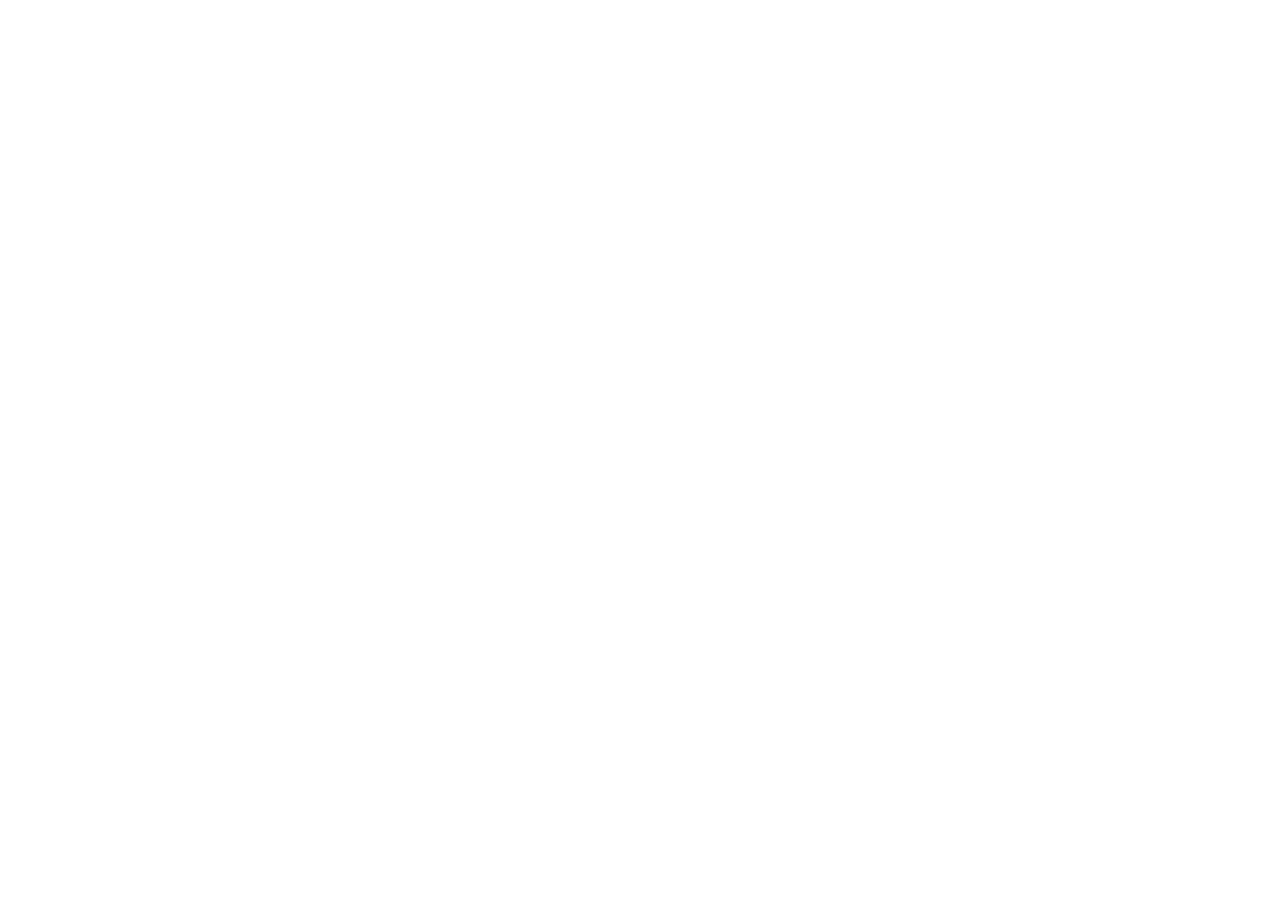
==== index.html @ 668d5a34 "提交到本地仓库" ====
<!DOCTYPE html>
<html lang="en">
<head>
    <meta charset="UTF-8">
    <meta name="viewport" content="width=device-width, initial-scale=1.0">
    <title>Document</title>
</head>
<body>
    
</body>
</html>
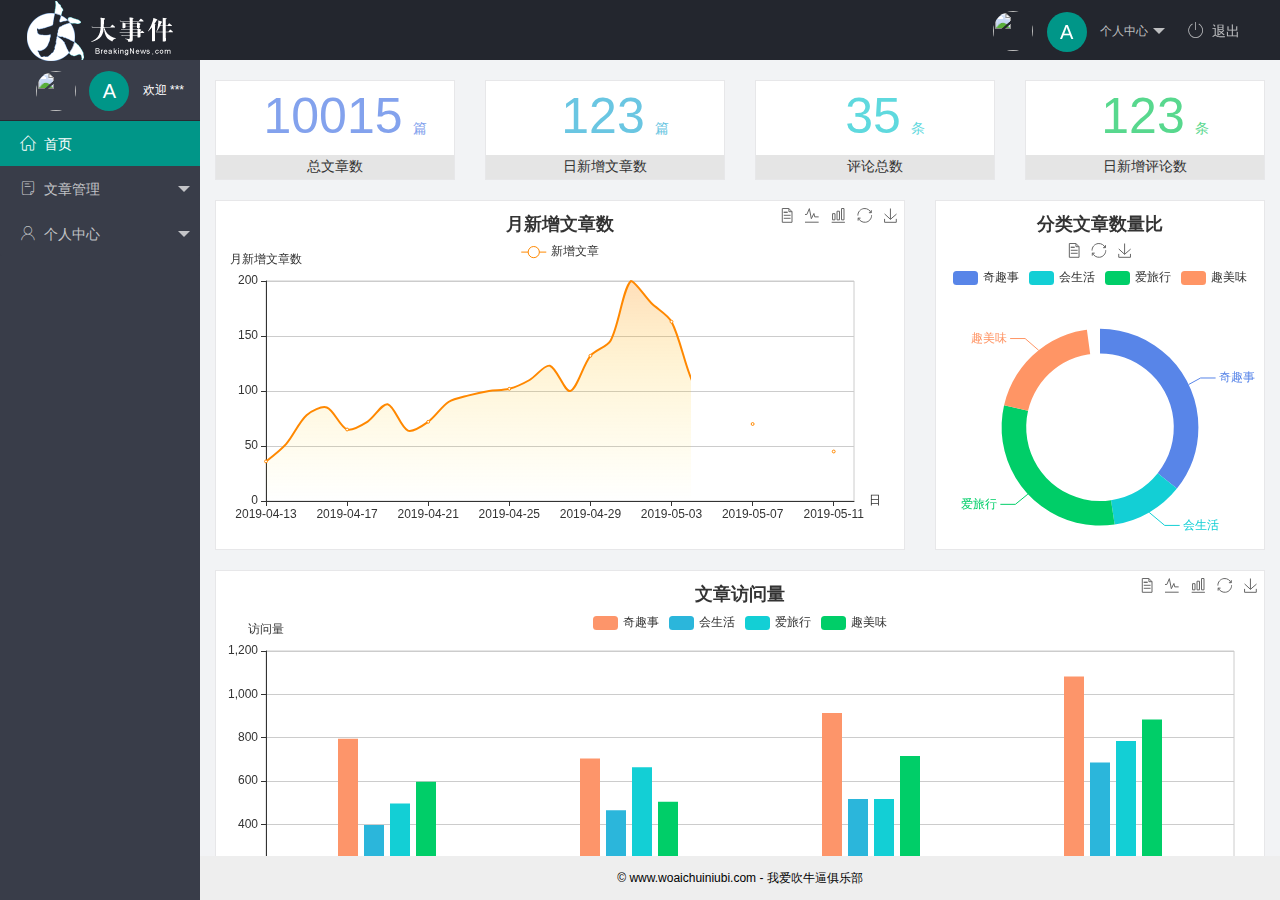
==== commit 9af28b06: "完成了首页功能" ====
--- a/index.html
+++ b/index.html
@@ -1,11 +1,112 @@
 <!DOCTYPE html>
 <html lang="en">
+
 <head>
-    <meta charset="UTF-8">
-    <meta name="viewport" content="width=device-width, initial-scale=1.0">
-    <title>Document</title>
+    <meta charset="UTF-8" />
+    <meta name="viewport" content="width=device-width, initial-scale=1.0" />
+    <title>后台主页</title>
+    <!-- 导入 layui 的样式表 -->
+    <link rel="stylesheet" href="/assets/lib/layui/css/layui.css" />
+    <!-- 导入第三方图标库 -->
+    <link rel="stylesheet" href="/assets/fonts/iconfont.css">
+    <!-- 导入自己的css样式表 -->
+    <link rel="stylesheet" href="/assets/css/index.css" />
 </head>
-<body>
-    
+
+<body class="layui-layout-body">
+    <div class="layui-layout layui-layout-admin">
+        <div class="layui-header">
+            <div class="layui-logo">
+                <img src="/assets/images/logo.png" alt="" />
+            </div>
+            <!-- 头部区域（可配合layui已有的水平导航） -->
+            <ul class="layui-nav layui-layout-right">
+                <li class="layui-nav-item">
+                    <!-- 右侧导航栏上面头像 -->
+                    <a href="javascript:;" class="userinfo">
+                        <img src="http://t.cn/RCzsdCq" class="layui-nav-img" />
+                        <span class="text-avatar">A</span>
+                        个人中心
+                    </a>
+                    <dl class="layui-nav-child">
+                        <dd><a href="">基本资料</a></dd>
+                        <dd><a href="">更换头像</a></dd>
+                        <dd><a href="">重置密码</a></dd>
+                    </dl>
+                </li>
+                <li class="layui-nav-item">
+                    <a id="btnLogout" href="javascript:;"><span class="iconfont icon-tuichu"></span>退出</a>
+                </li>
+            </ul>
+        </div>
+
+        <div class="layui-side layui-bg-black">
+            <div class="layui-side-scroll">
+                <!-- 左侧导航区域（可配合layui已有的垂直导航） -->
+                <!-- 左侧侧边栏上面头像 -->
+                <div class="userinfo">
+                    <img src="http://t.cn/RCzsdCq" class="layui-nav-img" />
+                    <span class="text-avatar">A</span>
+                    <span id="welcome">欢迎 ***</span>
+                </div>
+                <ul class="layui-nav layui-nav-tree" lay-shrink="all">
+                    <li class="layui-nav-item layui-this">
+                        <a href="/home/dashboard.html" target="fm"><span class="iconfont icon-home"></span>首页</a>
+                    </li>
+                    <li class="layui-nav-item">
+                        <a href="javascript:;">
+                            <span class="iconfont icon-16"></span>文章管理
+                        </a>
+                        <dl class="layui-nav-child">
+                            <dd><a href="javascript:;">
+                                    <i class="layui-icon layui-icon-app"></i>文章类别
+                                </a></dd>
+                            <dd><a href="javascript:;">
+                                    <i class="layui-icon layui-icon-app"></i>文章列表
+                                </a></dd>
+                            <dd><a href="javascript:;">
+                                    <i class="layui-icon layui-icon-app"></i>发布文章
+                                </a></dd>
+                        </dl>
+                    </li>
+                    <li class="layui-nav-item">
+                        <a href="javascript:;">
+                            <span class="iconfont icon-user"></span>个人中心
+                        </a>
+                        <dl class="layui-nav-child">
+                            <dd><a href="javascript:;">
+                                    <i class="layui-icon layui-icon-app"></i>基本资料
+                                </a></dd>
+                            <dd><a href="javascript:;">
+                                    <i class="layui-icon layui-icon-app"></i>更换头像
+                                </a></dd>
+                            <dd><a href="javascript:;">
+                                    <i class="layui-icon layui-icon-app"></i>重置密码
+                                </a></dd>
+                        </dl>
+                    </li>
+                </ul>
+            </div>
+        </div>
+
+        <div class="layui-body">
+            <!-- 内容主体区域 -->
+            <iframe name="fm" src="/home/dashboard.html" frameborder="0"></iframe>
+        </div>
+
+        <div class="layui-footer">
+            <!-- 底部固定区域 -->
+            © www.woaichuiniubi.com - 我爱吹牛逼俱乐部
+        </div>
+    </div>
+    <!-- 导入 layui 的JS文件 -->
+    <script src="/assets/lib/layui/layui.all.js"></script>
+    <!-- 导入 jQuery -->
+    <script src="/assets/lib/jquery.js"></script>
+    <!-- 导入自己封装的 baseAPI -->
+    <script src="/assets/js/baseAPI.js"></script>
+    <!-- 导入自己的 js 文件 -->
+    <script src="/assets/js/index.js"></script>
 </body>
+
 </html>--- a/assets/lib/layui/css/layui.css
+++ b/assets/lib/layui/css/layui.css
@@ -0,0 +1,2 @@
+/** layui-v2.5.5 MIT License By https://www.layui.com */
+ .layui-inline,img{display:inline-block;vertical-align:middle}h1,h2,h3,h4,h5,h6{font-weight:400}.layui-edge,.layui-header,.layui-inline,.layui-main{position:relative}.layui-body,.layui-edge,.layui-elip{overflow:hidden}.layui-btn,.layui-edge,.layui-inline,img{vertical-align:middle}.layui-btn,.layui-disabled,.layui-icon,.layui-unselect{-moz-user-select:none;-webkit-user-select:none;-ms-user-select:none}.layui-elip,.layui-form-checkbox span,.layui-form-pane .layui-form-label{text-overflow:ellipsis;white-space:nowrap}.layui-breadcrumb,.layui-tree-btnGroup{visibility:hidden}blockquote,body,button,dd,div,dl,dt,form,h1,h2,h3,h4,h5,h6,input,li,ol,p,pre,td,textarea,th,ul{margin:0;padding:0;-webkit-tap-highlight-color:rgba(0,0,0,0)}a:active,a:hover{outline:0}img{border:none}li{list-style:none}table{border-collapse:collapse;border-spacing:0}h4,h5,h6{font-size:100%}button,input,optgroup,option,select,textarea{font-family:inherit;font-size:inherit;font-style:inherit;font-weight:inherit;outline:0}pre{white-space:pre-wrap;white-space:-moz-pre-wrap;white-space:-pre-wrap;white-space:-o-pre-wrap;word-wrap:break-word}body{line-height:24px;font:14px Helvetica Neue,Helvetica,PingFang SC,Tahoma,Arial,sans-serif}hr{height:1px;margin:10px 0;border:0;clear:both}a{color:#333;text-decoration:none}a:hover{color:#777}a cite{font-style:normal;*cursor:pointer}.layui-border-box,.layui-border-box *{box-sizing:border-box}.layui-box,.layui-box *{box-sizing:content-box}.layui-clear{clear:both;*zoom:1}.layui-clear:after{content:'\20';clear:both;*zoom:1;display:block;height:0}.layui-inline{*display:inline;*zoom:1}.layui-edge{display:inline-block;width:0;height:0;border-width:6px;border-style:dashed;border-color:transparent}.layui-edge-top{top:-4px;border-bottom-color:#999;border-bottom-style:solid}.layui-edge-right{border-left-color:#999;border-left-style:solid}.layui-edge-bottom{top:2px;border-top-color:#999;border-top-style:solid}.layui-edge-left{border-right-color:#999;border-right-style:solid}.layui-disabled,.layui-disabled:hover{color:#d2d2d2!important;cursor:not-allowed!important}.layui-circle{border-radius:100%}.layui-show{display:block!important}.layui-hide{display:none!important}@font-face{font-family:layui-icon;src:url(../font/iconfont.eot?v=250);src:url(../font/iconfont.eot?v=250#iefix) format('embedded-opentype'),url(../font/iconfont.woff2?v=250) format('woff2'),url(../font/iconfont.woff?v=250) format('woff'),url(../font/iconfont.ttf?v=250) format('truetype'),url(../font/iconfont.svg?v=250#layui-icon) format('svg')}.layui-icon{font-family:layui-icon!important;font-size:16px;font-style:normal;-webkit-font-smoothing:antialiased;-moz-osx-font-smoothing:grayscale}.layui-icon-reply-fill:before{content:"\e611"}.layui-icon-set-fill:before{content:"\e614"}.layui-icon-menu-fill:before{content:"\e60f"}.layui-icon-search:before{content:"\e615"}.layui-icon-share:before{content:"\e641"}.layui-icon-set-sm:before{content:"\e620"}.layui-icon-engine:before{content:"\e628"}.layui-icon-close:before{content:"\1006"}.layui-icon-close-fill:before{content:"\1007"}.layui-icon-chart-screen:before{content:"\e629"}.layui-icon-star:before{content:"\e600"}.layui-icon-circle-dot:before{content:"\e617"}.layui-icon-chat:before{content:"\e606"}.layui-icon-release:before{content:"\e609"}.layui-icon-list:before{content:"\e60a"}.layui-icon-chart:before{content:"\e62c"}.layui-icon-ok-circle:before{content:"\1005"}.layui-icon-layim-theme:before{content:"\e61b"}.layui-icon-table:before{content:"\e62d"}.layui-icon-right:before{content:"\e602"}.layui-icon-left:before{content:"\e603"}.layui-icon-cart-simple:before{content:"\e698"}.layui-icon-face-cry:before{content:"\e69c"}.layui-icon-face-smile:before{content:"\e6af"}.layui-icon-survey:before{content:"\e6b2"}.layui-icon-tree:before{content:"\e62e"}.layui-icon-upload-circle:before{content:"\e62f"}.layui-icon-add-circle:before{content:"\e61f"}.layui-icon-download-circle:before{content:"\e601"}.layui-icon-templeate-1:before{content:"\e630"}.layui-icon-util:before{content:"\e631"}.layui-icon-face-surprised:before{content:"\e664"}.layui-icon-edit:before{content:"\e642"}.layui-icon-speaker:before{content:"\e645"}.layui-icon-down:before{content:"\e61a"}.layui-icon-file:before{content:"\e621"}.layui-icon-layouts:before{content:"\e632"}.layui-icon-rate-half:before{content:"\e6c9"}.layui-icon-add-circle-fine:before{content:"\e608"}.layui-icon-prev-circle:before{content:"\e633"}.layui-icon-read:before{content:"\e705"}.layui-icon-404:before{content:"\e61c"}.layui-icon-carousel:before{content:"\e634"}.layui-icon-help:before{content:"\e607"}.layui-icon-code-circle:before{content:"\e635"}.layui-icon-water:before{content:"\e636"}.layui-icon-username:before{content:"\e66f"}.layui-icon-find-fill:before{content:"\e670"}.layui-icon-about:before{content:"\e60b"}.layui-icon-location:before{content:"\e715"}.layui-icon-up:before{content:"\e619"}.layui-icon-pause:before{content:"\e651"}.layui-icon-date:before{content:"\e637"}.layui-icon-layim-uploadfile:before{content:"\e61d"}.layui-icon-delete:before{content:"\e640"}.layui-icon-play:before{content:"\e652"}.layui-icon-top:before{content:"\e604"}.layui-icon-friends:before{content:"\e612"}.layui-icon-refresh-3:before{content:"\e9aa"}.layui-icon-ok:before{content:"\e605"}.layui-icon-layer:before{content:"\e638"}.layui-icon-face-smile-fine:before{content:"\e60c"}.layui-icon-dollar:before{content:"\e659"}.layui-icon-group:before{content:"\e613"}.layui-icon-layim-download:before{content:"\e61e"}.layui-icon-picture-fine:before{content:"\e60d"}.layui-icon-link:before{content:"\e64c"}.layui-icon-diamond:before{content:"\e735"}.layui-icon-log:before{content:"\e60e"}.layui-icon-rate-solid:before{content:"\e67a"}.layui-icon-fonts-del:before{content:"\e64f"}.layui-icon-unlink:before{content:"\e64d"}.layui-icon-fonts-clear:before{content:"\e639"}.layui-icon-triangle-r:before{content:"\e623"}.layui-icon-circle:before{content:"\e63f"}.layui-icon-radio:before{content:"\e643"}.layui-icon-align-center:before{content:"\e647"}.layui-icon-align-right:before{content:"\e648"}.layui-icon-align-left:before{content:"\e649"}.layui-icon-loading-1:before{content:"\e63e"}.layui-icon-return:before{content:"\e65c"}.layui-icon-fonts-strong:before{content:"\e62b"}.layui-icon-upload:before{content:"\e67c"}.layui-icon-dialogue:before{content:"\e63a"}.layui-icon-video:before{content:"\e6ed"}.layui-icon-headset:before{content:"\e6fc"}.layui-icon-cellphone-fine:before{content:"\e63b"}.layui-icon-add-1:before{content:"\e654"}.layui-icon-face-smile-b:before{content:"\e650"}.layui-icon-fonts-html:before{content:"\e64b"}.layui-icon-form:before{content:"\e63c"}.layui-icon-cart:before{content:"\e657"}.layui-icon-camera-fill:before{content:"\e65d"}.layui-icon-tabs:before{content:"\e62a"}.layui-icon-fonts-code:before{content:"\e64e"}.layui-icon-fire:before{content:"\e756"}.layui-icon-set:before{content:"\e716"}.layui-icon-fonts-u:before{content:"\e646"}.layui-icon-triangle-d:before{content:"\e625"}.layui-icon-tips:before{content:"\e702"}.layui-icon-picture:before{content:"\e64a"}.layui-icon-more-vertical:before{content:"\e671"}.layui-icon-flag:before{content:"\e66c"}.layui-icon-loading:before{content:"\e63d"}.layui-icon-fonts-i:before{content:"\e644"}.layui-icon-refresh-1:before{content:"\e666"}.layui-icon-rmb:before{content:"\e65e"}.layui-icon-home:before{content:"\e68e"}.layui-icon-user:before{content:"\e770"}.layui-icon-notice:before{content:"\e667"}.layui-icon-login-weibo:before{content:"\e675"}.layui-icon-voice:before{content:"\e688"}.layui-icon-upload-drag:before{content:"\e681"}.layui-icon-login-qq:before{content:"\e676"}.layui-icon-snowflake:before{content:"\e6b1"}.layui-icon-file-b:before{content:"\e655"}.layui-icon-template:before{content:"\e663"}.layui-icon-auz:before{content:"\e672"}.layui-icon-console:before{content:"\e665"}.layui-icon-app:before{content:"\e653"}.layui-icon-prev:before{content:"\e65a"}.layui-icon-website:before{content:"\e7ae"}.layui-icon-next:before{content:"\e65b"}.layui-icon-component:before{content:"\e857"}.layui-icon-more:before{content:"\e65f"}.layui-icon-login-wechat:before{content:"\e677"}.layui-icon-shrink-right:before{content:"\e668"}.layui-icon-spread-left:before{content:"\e66b"}.layui-icon-camera:before{content:"\e660"}.layui-icon-note:before{content:"\e66e"}.layui-icon-refresh:before{content:"\e669"}.layui-icon-female:before{content:"\e661"}.layui-icon-male:before{content:"\e662"}.layui-icon-password:before{content:"\e673"}.layui-icon-senior:before{content:"\e674"}.layui-icon-theme:before{content:"\e66a"}.layui-icon-tread:before{content:"\e6c5"}.layui-icon-praise:before{content:"\e6c6"}.layui-icon-star-fill:before{content:"\e658"}.layui-icon-rate:before{content:"\e67b"}.layui-icon-template-1:before{content:"\e656"}.layui-icon-vercode:before{content:"\e679"}.layui-icon-cellphone:before{content:"\e678"}.layui-icon-screen-full:before{content:"\e622"}.layui-icon-screen-restore:before{content:"\e758"}.layui-icon-cols:before{content:"\e610"}.layui-icon-export:before{content:"\e67d"}.layui-icon-print:before{content:"\e66d"}.layui-icon-slider:before{content:"\e714"}.layui-icon-addition:before{content:"\e624"}.layui-icon-subtraction:before{content:"\e67e"}.layui-icon-service:before{content:"\e626"}.layui-icon-transfer:before{content:"\e691"}.layui-main{width:1140px;margin:0 auto}.layui-header{z-index:1000;height:60px}.layui-header a:hover{transition:all .5s;-webkit-transition:all .5s}.layui-side{position:fixed;left:0;top:0;bottom:0;z-index:999;width:200px;overflow-x:hidden}.layui-side-scroll{position:relative;width:220px;height:100%;overflow-x:hidden}.layui-body{position:absolute;left:200px;right:0;top:0;bottom:0;z-index:998;width:auto;overflow-y:auto;box-sizing:border-box}.layui-layout-body{overflow:hidden}.layui-layout-admin .layui-header{background-color:#23262E}.layui-layout-admin .layui-side{top:60px;width:200px;overflow-x:hidden}.layui-layout-admin .layui-body{position:fixed;top:60px;bottom:44px}.layui-layout-admin .layui-main{width:auto;margin:0 15px}.layui-layout-admin .layui-footer{position:fixed;left:200px;right:0;bottom:0;height:44px;line-height:44px;padding:0 15px;background-color:#eee}.layui-layout-admin .layui-logo{position:absolute;left:0;top:0;width:200px;height:100%;line-height:60px;text-align:center;color:#009688;font-size:16px}.layui-layout-admin .layui-header .layui-nav{background:0 0}.layui-layout-left{position:absolute!important;left:200px;top:0}.layui-layout-right{position:absolute!important;right:0;top:0}.layui-container{position:relative;margin:0 auto;padding:0 15px;box-sizing:border-box}.layui-fluid{position:relative;margin:0 auto;padding:0 15px}.layui-row:after,.layui-row:before{content:'';display:block;clear:both}.layui-col-lg1,.layui-col-lg10,.layui-col-lg11,.layui-col-lg12,.layui-col-lg2,.layui-col-lg3,.layui-col-lg4,.layui-col-lg5,.layui-col-lg6,.layui-col-lg7,.layui-col-lg8,.layui-col-lg9,.layui-col-md1,.layui-col-md10,.layui-col-md11,.layui-col-md12,.layui-col-md2,.layui-col-md3,.layui-col-md4,.layui-col-md5,.layui-col-md6,.layui-col-md7,.layui-col-md8,.layui-col-md9,.layui-col-sm1,.layui-col-sm10,.layui-col-sm11,.layui-col-sm12,.layui-col-sm2,.layui-col-sm3,.layui-col-sm4,.layui-col-sm5,.layui-col-sm6,.layui-col-sm7,.layui-col-sm8,.layui-col-sm9,.layui-col-xs1,.layui-col-xs10,.layui-col-xs11,.layui-col-xs12,.layui-col-xs2,.layui-col-xs3,.layui-col-xs4,.layui-col-xs5,.layui-col-xs6,.layui-col-xs7,.layui-col-xs8,.layui-col-xs9{position:relative;display:block;box-sizing:border-box}.layui-col-xs1,.layui-col-xs10,.layui-col-xs11,.layui-col-xs12,.layui-col-xs2,.layui-col-xs3,.layui-col-xs4,.layui-col-xs5,.layui-col-xs6,.layui-col-xs7,.layui-col-xs8,.layui-col-xs9{float:left}.layui-col-xs1{width:8.33333333%}.layui-col-xs2{width:16.66666667%}.layui-col-xs3{width:25%}.layui-col-xs4{width:33.33333333%}.layui-col-xs5{width:41.66666667%}.layui-col-xs6{width:50%}.layui-col-xs7{width:58.33333333%}.layui-col-xs8{width:66.66666667%}.layui-col-xs9{width:75%}.layui-col-xs10{width:83.33333333%}.layui-col-xs11{width:91.66666667%}.layui-col-xs12{width:100%}.layui-col-xs-offset1{margin-left:8.33333333%}.layui-col-xs-offset2{margin-left:16.66666667%}.layui-col-xs-offset3{margin-left:25%}.layui-col-xs-offset4{margin-left:33.33333333%}.layui-col-xs-offset5{margin-left:41.66666667%}.layui-col-xs-offset6{margin-left:50%}.layui-col-xs-offset7{margin-left:58.33333333%}.layui-col-xs-offset8{margin-left:66.66666667%}.layui-col-xs-offset9{margin-left:75%}.layui-col-xs-offset10{margin-left:83.33333333%}.layui-col-xs-offset11{margin-left:91.66666667%}.layui-col-xs-offset12{margin-left:100%}@media screen and (max-width:768px){.layui-hide-xs{display:none!important}.layui-show-xs-block{display:block!important}.layui-show-xs-inline{display:inline!important}.layui-show-xs-inline-block{display:inline-block!important}}@media screen and (min-width:768px){.layui-container{width:750px}.layui-hide-sm{display:none!important}.layui-show-sm-block{display:block!important}.layui-show-sm-inline{display:inline!important}.layui-show-sm-inline-block{display:inline-block!important}.layui-col-sm1,.layui-col-sm10,.layui-col-sm11,.layui-col-sm12,.layui-col-sm2,.layui-col-sm3,.layui-col-sm4,.layui-col-sm5,.layui-col-sm6,.layui-col-sm7,.layui-col-sm8,.layui-col-sm9{float:left}.layui-col-sm1{width:8.33333333%}.layui-col-sm2{width:16.66666667%}.layui-col-sm3{width:25%}.layui-col-sm4{width:33.33333333%}.layui-col-sm5{width:41.66666667%}.layui-col-sm6{width:50%}.layui-col-sm7{width:58.33333333%}.layui-col-sm8{width:66.66666667%}.layui-col-sm9{width:75%}.layui-col-sm10{width:83.33333333%}.layui-col-sm11{width:91.66666667%}.layui-col-sm12{width:100%}.layui-col-sm-offset1{margin-left:8.33333333%}.layui-col-sm-offset2{margin-left:16.66666667%}.layui-col-sm-offset3{margin-left:25%}.layui-col-sm-offset4{margin-left:33.33333333%}.layui-col-sm-offset5{margin-left:41.66666667%}.layui-col-sm-offset6{margin-left:50%}.layui-col-sm-offset7{margin-left:58.33333333%}.layui-col-sm-offset8{margin-left:66.66666667%}.layui-col-sm-offset9{margin-left:75%}.layui-col-sm-offset10{margin-left:83.33333333%}.layui-col-sm-offset11{margin-left:91.66666667%}.layui-col-sm-offset12{margin-left:100%}}@media screen and (min-width:992px){.layui-container{width:970px}.layui-hide-md{display:none!important}.layui-show-md-block{display:block!important}.layui-show-md-inline{display:inline!important}.layui-show-md-inline-block{display:inline-block!important}.layui-col-md1,.layui-col-md10,.layui-col-md11,.layui-col-md12,.layui-col-md2,.layui-col-md3,.layui-col-md4,.layui-col-md5,.layui-col-md6,.layui-col-md7,.layui-col-md8,.layui-col-md9{float:left}.layui-col-md1{width:8.33333333%}.layui-col-md2{width:16.66666667%}.layui-col-md3{width:25%}.layui-col-md4{width:33.33333333%}.layui-col-md5{width:41.66666667%}.layui-col-md6{width:50%}.layui-col-md7{width:58.33333333%}.layui-col-md8{width:66.66666667%}.layui-col-md9{width:75%}.layui-col-md10{width:83.33333333%}.layui-col-md11{width:91.66666667%}.layui-col-md12{width:100%}.layui-col-md-offset1{margin-left:8.33333333%}.layui-col-md-offset2{margin-left:16.66666667%}.layui-col-md-offset3{margin-left:25%}.layui-col-md-offset4{margin-left:33.33333333%}.layui-col-md-offset5{margin-left:41.66666667%}.layui-col-md-offset6{margin-left:50%}.layui-col-md-offset7{margin-left:58.33333333%}.layui-col-md-offset8{margin-left:66.66666667%}.layui-col-md-offset9{margin-left:75%}.layui-col-md-offset10{margin-left:83.33333333%}.layui-col-md-offset11{margin-left:91.66666667%}.layui-col-md-offset12{margin-left:100%}}@media screen and (min-width:1200px){.layui-container{width:1170px}.layui-hide-lg{display:none!important}.layui-show-lg-block{display:block!important}.layui-show-lg-inline{display:inline!important}.layui-show-lg-inline-block{display:inline-block!important}.layui-col-lg1,.layui-col-lg10,.layui-col-lg11,.layui-col-lg12,.layui-col-lg2,.layui-col-lg3,.layui-col-lg4,.layui-col-lg5,.layui-col-lg6,.layui-col-lg7,.layui-col-lg8,.layui-col-lg9{float:left}.layui-col-lg1{width:8.33333333%}.layui-col-lg2{width:16.66666667%}.layui-col-lg3{width:25%}.layui-col-lg4{width:33.33333333%}.layui-col-lg5{width:41.66666667%}.layui-col-lg6{width:50%}.layui-col-lg7{width:58.33333333%}.layui-col-lg8{width:66.66666667%}.layui-col-lg9{width:75%}.layui-col-lg10{width:83.33333333%}.layui-col-lg11{width:91.66666667%}.layui-col-lg12{width:100%}.layui-col-lg-offset1{margin-left:8.33333333%}.layui-col-lg-offset2{margin-left:16.66666667%}.layui-col-lg-offset3{margin-left:25%}.layui-col-lg-offset4{margin-left:33.33333333%}.layui-col-lg-offset5{margin-left:41.66666667%}.layui-col-lg-offset6{margin-left:50%}.layui-col-lg-offset7{margin-left:58.33333333%}.layui-col-lg-offset8{margin-left:66.66666667%}.layui-col-lg-offset9{margin-left:75%}.layui-col-lg-offset10{margin-left:83.33333333%}.layui-col-lg-offset11{margin-left:91.66666667%}.layui-col-lg-offset12{margin-left:100%}}.layui-col-space1{margin:-.5px}.layui-col-space1>*{padding:.5px}.layui-col-space3{margin:-1.5px}.layui-col-space3>*{padding:1.5px}.layui-col-space5{margin:-2.5px}.layui-col-space5>*{padding:2.5px}.layui-col-space8{margin:-3.5px}.layui-col-space8>*{padding:3.5px}.layui-col-space10{margin:-5px}.layui-col-space10>*{padding:5px}.layui-col-space12{margin:-6px}.layui-col-space12>*{padding:6px}.layui-col-space15{margin:-7.5px}.layui-col-space15>*{padding:7.5px}.layui-col-space18{margin:-9px}.layui-col-space18>*{padding:9px}.layui-col-space20{margin:-10px}.layui-col-space20>*{padding:10px}.layui-col-space22{margin:-11px}.layui-col-space22>*{padding:11px}.layui-col-space25{margin:-12.5px}.layui-col-space25>*{padding:12.5px}.layui-col-space30{margin:-15px}.layui-col-space30>*{padding:15px}.layui-btn,.layui-input,.layui-select,.layui-textarea,.layui-upload-button{outline:0;-webkit-appearance:none;transition:all .3s;-webkit-transition:all .3s;box-sizing:border-box}.layui-elem-quote{margin-bottom:10px;padding:15px;line-height:22px;border-left:5px solid #009688;border-radius:0 2px 2px 0;background-color:#f2f2f2}.layui-quote-nm{border-style:solid;border-width:1px 1px 1px 5px;background:0 0}.layui-elem-field{margin-bottom:10px;padding:0;border-width:1px;border-style:solid}.layui-elem-field legend{margin-left:20px;padding:0 10px;font-size:20px;font-weight:300}.layui-field-title{margin:10px 0 20px;border-width:1px 0 0}.layui-field-box{padding:10px 15px}.layui-field-title .layui-field-box{padding:10px 0}.layui-progress{position:relative;height:6px;border-radius:20px;background-color:#e2e2e2}.layui-progress-bar{position:absolute;left:0;top:0;width:0;max-width:100%;height:6px;border-radius:20px;text-align:right;background-color:#5FB878;transition:all .3s;-webkit-transition:all .3s}.layui-progress-big,.layui-progress-big .layui-progress-bar{height:18px;line-height:18px}.layui-progress-text{position:relative;top:-20px;line-height:18px;font-size:12px;color:#666}.layui-progress-big .layui-progress-text{position:static;padding:0 10px;color:#fff}.layui-collapse{border-width:1px;border-style:solid;border-radius:2px}.layui-colla-content,.layui-colla-item{border-top-width:1px;border-top-style:solid}.layui-colla-item:first-child{border-top:none}.layui-colla-title{position:relative;height:42px;line-height:42px;padding:0 15px 0 35px;color:#333;background-color:#f2f2f2;cursor:pointer;font-size:14px;overflow:hidden}.layui-colla-content{display:none;padding:10px 15px;line-height:22px;color:#666}.layui-colla-icon{position:absolute;left:15px;top:0;font-size:14px}.layui-card{margin-bottom:15px;border-radius:2px;background-color:#fff;box-shadow:0 1px 2px 0 rgba(0,0,0,.05)}.layui-card:last-child{margin-bottom:0}.layui-card-header{position:relative;height:42px;line-height:42px;padding:0 15px;border-bottom:1px solid #f6f6f6;color:#333;border-radius:2px 2px 0 0;font-size:14px}.layui-bg-black,.layui-bg-blue,.layui-bg-cyan,.layui-bg-green,.layui-bg-orange,.layui-bg-red{color:#fff!important}.layui-card-body{position:relative;padding:10px 15px;line-height:24px}.layui-card-body[pad15]{padding:15px}.layui-card-body[pad20]{padding:20px}.layui-card-body .layui-table{margin:5px 0}.layui-card .layui-tab{margin:0}.layui-panel-window{position:relative;padding:15px;border-radius:0;border-top:5px solid #E6E6E6;background-color:#fff}.layui-auxiliar-moving{position:fixed;left:0;right:0;top:0;bottom:0;width:100%;height:100%;background:0 0;z-index:9999999999}.layui-form-label,.layui-form-mid,.layui-form-select,.layui-input-block,.layui-input-inline,.layui-textarea{position:relative}.layui-bg-red{background-color:#FF5722!important}.layui-bg-orange{background-color:#FFB800!important}.layui-bg-green{background-color:#009688!important}.layui-bg-cyan{background-color:#2F4056!important}.layui-bg-blue{background-color:#1E9FFF!important}.layui-bg-black{background-color:#393D49!important}.layui-bg-gray{background-color:#eee!important;color:#666!important}.layui-badge-rim,.layui-colla-content,.layui-colla-item,.layui-collapse,.layui-elem-field,.layui-form-pane .layui-form-item[pane],.layui-form-pane .layui-form-label,.layui-input,.layui-layedit,.layui-layedit-tool,.layui-quote-nm,.layui-select,.layui-tab-bar,.layui-tab-card,.layui-tab-title,.layui-tab-title .layui-this:after,.layui-textarea{border-color:#e6e6e6}.layui-timeline-item:before,hr{background-color:#e6e6e6}.layui-text{line-height:22px;font-size:14px;color:#666}.layui-text h1,.layui-text h2,.layui-text h3{font-weight:500;color:#333}.layui-text h1{font-size:30px}.layui-text h2{font-size:24px}.layui-text h3{font-size:18px}.layui-text a:not(.layui-btn){color:#01AAED}.layui-text a:not(.layui-btn):hover{text-decoration:underline}.layui-text ul{padding:5px 0 5px 15px}.layui-text ul li{margin-top:5px;list-style-type:disc}.layui-text em,.layui-word-aux{color:#999!important;padding:0 5px!important}.layui-btn{display:inline-block;height:38px;line-height:38px;padding:0 18px;background-color:#009688;color:#fff;white-space:nowrap;text-align:center;font-size:14px;border:none;border-radius:2px;cursor:pointer}.layui-btn:hover{opacity:.8;filter:alpha(opacity=80);color:#fff}.layui-btn:active{opacity:1;filter:alpha(opacity=100)}.layui-btn+.layui-btn{margin-left:10px}.layui-btn-container{font-size:0}.layui-btn-container .layui-btn{margin-right:10px;margin-bottom:10px}.layui-btn-container .layui-btn+.layui-btn{margin-left:0}.layui-table .layui-btn-container .layui-btn{margin-bottom:9px}.layui-btn-radius{border-radius:100px}.layui-btn .layui-icon{margin-right:3px;font-size:18px;vertical-align:bottom;vertical-align:middle\9}.layui-btn-primary{border:1px solid #C9C9C9;background-color:#fff;color:#555}.layui-btn-primary:hover{border-color:#009688;color:#333}.layui-btn-normal{background-color:#1E9FFF}.layui-btn-warm{background-color:#FFB800}.layui-btn-danger{background-color:#FF5722}.layui-btn-checked{background-color:#5FB878}.layui-btn-disabled,.layui-btn-disabled:active,.layui-btn-disabled:hover{border:1px solid #e6e6e6;background-color:#FBFBFB;color:#C9C9C9;cursor:not-allowed;opacity:1}.layui-btn-lg{height:44px;line-height:44px;padding:0 25px;font-size:16px}.layui-btn-sm{height:30px;line-height:30px;padding:0 10px;font-size:12px}.layui-btn-sm i{font-size:16px!important}.layui-btn-xs{height:22px;line-height:22px;padding:0 5px;font-size:12px}.layui-btn-xs i{font-size:14px!important}.layui-btn-group{display:inline-block;vertical-align:middle;font-size:0}.layui-btn-group .layui-btn{margin-left:0!important;margin-right:0!important;border-left:1px solid rgba(255,255,255,.5);border-radius:0}.layui-btn-group .layui-btn-primary{border-left:none}.layui-btn-group .layui-btn-primary:hover{border-color:#C9C9C9;color:#009688}.layui-btn-group .layui-btn:first-child{border-left:none;border-radius:2px 0 0 2px}.layui-btn-group .layui-btn-primary:first-child{border-left:1px solid #c9c9c9}.layui-btn-group .layui-btn:last-child{border-radius:0 2px 2px 0}.layui-btn-group .layui-btn+.layui-btn{margin-left:0}.layui-btn-group+.layui-btn-group{margin-left:10px}.layui-btn-fluid{width:100%}.layui-input,.layui-select,.layui-textarea{height:38px;line-height:1.3;line-height:38px\9;border-width:1px;border-style:solid;background-color:#fff;border-radius:2px}.layui-input::-webkit-input-placeholder,.layui-select::-webkit-input-placeholder,.layui-textarea::-webkit-input-placeholder{line-height:1.3}.layui-input,.layui-textarea{display:block;width:100%;padding-left:10px}.layui-input:hover,.layui-textarea:hover{border-color:#D2D2D2!important}.layui-input:focus,.layui-textarea:focus{border-color:#C9C9C9!important}.layui-textarea{min-height:100px;height:auto;line-height:20px;padding:6px 10px;resize:vertical}.layui-select{padding:0 10px}.layui-form input[type=checkbox],.layui-form input[type=radio],.layui-form select{display:none}.layui-form [lay-ignore]{display:initial}.layui-form-item{margin-bottom:15px;clear:both;*zoom:1}.layui-form-item:after{content:'\20';clear:both;*zoom:1;display:block;height:0}.layui-form-label{float:left;display:block;padding:9px 15px;width:80px;font-weight:400;line-height:20px;text-align:right}.layui-form-label-col{display:block;float:none;padding:9px 0;line-height:20px;text-align:left}.layui-form-item .layui-inline{margin-bottom:5px;margin-right:10px}.layui-input-block{margin-left:110px;min-height:36px}.layui-input-inline{display:inline-block;vertical-align:middle}.layui-form-item .layui-input-inline{float:left;width:190px;margin-right:10px}.layui-form-text .layui-input-inline{width:auto}.layui-form-mid{float:left;display:block;padding:9px 0!important;line-height:20px;margin-right:10px}.layui-form-danger+.layui-form-select .layui-input,.layui-form-danger:focus{border-color:#FF5722!important}.layui-form-select .layui-input{padding-right:30px;cursor:pointer}.layui-form-select .layui-edge{position:absolute;right:10px;top:50%;margin-top:-3px;cursor:pointer;border-width:6px;border-top-color:#c2c2c2;border-top-style:solid;transition:all .3s;-webkit-transition:all .3s}.layui-form-select dl{display:none;position:absolute;left:0;top:42px;padding:5px 0;z-index:899;min-width:100%;border:1px solid #d2d2d2;max-height:300px;overflow-y:auto;background-color:#fff;border-radius:2px;box-shadow:0 2px 4px rgba(0,0,0,.12);box-sizing:border-box}.layui-form-select dl dd,.layui-form-select dl dt{padding:0 10px;line-height:36px;white-space:nowrap;overflow:hidden;text-overflow:ellipsis}.layui-form-select dl dt{font-size:12px;color:#999}.layui-form-select dl dd{cursor:pointer}.layui-form-select dl dd:hover{background-color:#f2f2f2;-webkit-transition:.5s all;transition:.5s all}.layui-form-select .layui-select-group dd{padding-left:20px}.layui-form-select dl dd.layui-select-tips{padding-left:10px!important;color:#999}.layui-form-select dl dd.layui-this{background-color:#5FB878;color:#fff}.layui-form-checkbox,.layui-form-select dl dd.layui-disabled{background-color:#fff}.layui-form-selected dl{display:block}.layui-form-checkbox,.layui-form-checkbox *,.layui-form-switch{display:inline-block;vertical-align:middle}.layui-form-selected .layui-edge{margin-top:-9px;-webkit-transform:rotate(180deg);transform:rotate(180deg);margin-top:-3px\9}:root .layui-form-selected .layui-edge{margin-top:-9px\0/IE9}.layui-form-selectup dl{top:auto;bottom:42px}.layui-select-none{margin:5px 0;text-align:center;color:#999}.layui-select-disabled .layui-disabled{border-color:#eee!important}.layui-select-disabled .layui-edge{border-top-color:#d2d2d2}.layui-form-checkbox{position:relative;height:30px;line-height:30px;margin-right:10px;padding-right:30px;cursor:pointer;font-size:0;-webkit-transition:.1s linear;transition:.1s linear;box-sizing:border-box}.layui-form-checkbox span{padding:0 10px;height:100%;font-size:14px;border-radius:2px 0 0 2px;background-color:#d2d2d2;color:#fff;overflow:hidden}.layui-form-checkbox:hover span{background-color:#c2c2c2}.layui-form-checkbox i{position:absolute;right:0;top:0;width:30px;height:28px;border:1px solid #d2d2d2;border-left:none;border-radius:0 2px 2px 0;color:#fff;font-size:20px;text-align:center}.layui-form-checkbox:hover i{border-color:#c2c2c2;color:#c2c2c2}.layui-form-checked,.layui-form-checked:hover{border-color:#5FB878}.layui-form-checked span,.layui-form-checked:hover span{background-color:#5FB878}.layui-form-checked i,.layui-form-checked:hover i{color:#5FB878}.layui-form-item .layui-form-checkbox{margin-top:4px}.layui-form-checkbox[lay-skin=primary]{height:auto!important;line-height:normal!important;min-width:18px;min-height:18px;border:none!important;margin-right:0;padding-left:28px;padding-right:0;background:0 0}.layui-form-checkbox[lay-skin=primary] span{padding-left:0;padding-right:15px;line-height:18px;background:0 0;color:#666}.layui-form-checkbox[lay-skin=primary] i{right:auto;left:0;width:16px;height:16px;line-height:16px;border:1px solid #d2d2d2;font-size:12px;border-radius:2px;background-color:#fff;-webkit-transition:.1s linear;transition:.1s linear}.layui-form-checkbox[lay-skin=primary]:hover i{border-color:#5FB878;color:#fff}.layui-form-checked[lay-skin=primary] i{border-color:#5FB878!important;background-color:#5FB878;color:#fff}.layui-checkbox-disbaled[lay-skin=primary] span{background:0 0!important;color:#c2c2c2}.layui-checkbox-disbaled[lay-skin=primary]:hover i{border-color:#d2d2d2}.layui-form-item .layui-form-checkbox[lay-skin=primary]{margin-top:10px}.layui-form-switch{position:relative;height:22px;line-height:22px;min-width:35px;padding:0 5px;margin-top:8px;border:1px solid #d2d2d2;border-radius:20px;cursor:pointer;background-color:#fff;-webkit-transition:.1s linear;transition:.1s linear}.layui-form-switch i{position:absolute;left:5px;top:3px;width:16px;height:16px;border-radius:20px;background-color:#d2d2d2;-webkit-transition:.1s linear;transition:.1s linear}.layui-form-switch em{position:relative;top:0;width:25px;margin-left:21px;padding:0!important;text-align:center!important;color:#999!important;font-style:normal!important;font-size:12px}.layui-form-onswitch{border-color:#5FB878;background-color:#5FB878}.layui-checkbox-disbaled,.layui-checkbox-disbaled i{border-color:#e2e2e2!important}.layui-form-onswitch i{left:100%;margin-left:-21px;background-color:#fff}.layui-form-onswitch em{margin-left:5px;margin-right:21px;color:#fff!important}.layui-checkbox-disbaled span{background-color:#e2e2e2!important}.layui-checkbox-disbaled:hover i{color:#fff!important}[lay-radio]{display:none}.layui-form-radio,.layui-form-radio *{display:inline-block;vertical-align:middle}.layui-form-radio{line-height:28px;margin:6px 10px 0 0;padding-right:10px;cursor:pointer;font-size:0}.layui-form-radio *{font-size:14px}.layui-form-radio>i{margin-right:8px;font-size:22px;color:#c2c2c2}.layui-form-radio>i:hover,.layui-form-radioed>i{color:#5FB878}.layui-radio-disbaled>i{color:#e2e2e2!important}.layui-form-pane .layui-form-label{width:110px;padding:8px 15px;height:38px;line-height:20px;border-width:1px;border-style:solid;border-radius:2px 0 0 2px;text-align:center;background-color:#FBFBFB;overflow:hidden;box-sizing:border-box}.layui-form-pane .layui-input-inline{margin-left:-1px}.layui-form-pane .layui-input-block{margin-left:110px;left:-1px}.layui-form-pane .layui-input{border-radius:0 2px 2px 0}.layui-form-pane .layui-form-text .layui-form-label{float:none;width:100%;border-radius:2px;box-sizing:border-box;text-align:left}.layui-form-pane .layui-form-text .layui-input-inline{display:block;margin:0;top:-1px;clear:both}.layui-form-pane .layui-form-text .layui-input-block{margin:0;left:0;top:-1px}.layui-form-pane .layui-form-text .layui-textarea{min-height:100px;border-radius:0 0 2px 2px}.layui-form-pane .layui-form-checkbox{margin:4px 0 4px 10px}.layui-form-pane .layui-form-radio,.layui-form-pane .layui-form-switch{margin-top:6px;margin-left:10px}.layui-form-pane .layui-form-item[pane]{position:relative;border-width:1px;border-style:solid}.layui-form-pane .layui-form-item[pane] .layui-form-label{position:absolute;left:0;top:0;height:100%;border-width:0 1px 0 0}.layui-form-pane .layui-form-item[pane] .layui-input-inline{margin-left:110px}@media screen and (max-width:450px){.layui-form-item .layui-form-label{text-overflow:ellipsis;overflow:hidden;white-space:nowrap}.layui-form-item .layui-inline{display:block;margin-right:0;margin-bottom:20px;clear:both}.layui-form-item .layui-inline:after{content:'\20';clear:both;display:block;height:0}.layui-form-item .layui-input-inline{display:block;float:none;left:-3px;width:auto;margin:0 0 10px 112px}.layui-form-item .layui-input-inline+.layui-form-mid{margin-left:110px;top:-5px;padding:0}.layui-form-item .layui-form-checkbox{margin-right:5px;margin-bottom:5px}}.layui-layedit{border-width:1px;border-style:solid;border-radius:2px}.layui-layedit-tool{padding:3px 5px;border-bottom-width:1px;border-bottom-style:solid;font-size:0}.layedit-tool-fixed{position:fixed;top:0;border-top:1px solid #e2e2e2}.layui-layedit-tool .layedit-tool-mid,.layui-layedit-tool .layui-icon{display:inline-block;vertical-align:middle;text-align:center;font-size:14px}.layui-layedit-tool .layui-icon{position:relative;width:32px;height:30px;line-height:30px;margin:3px 5px;color:#777;cursor:pointer;border-radius:2px}.layui-layedit-tool .layui-icon:hover{color:#393D49}.layui-layedit-tool .layui-icon:active{color:#000}.layui-layedit-tool .layedit-tool-active{background-color:#e2e2e2;color:#000}.layui-layedit-tool .layui-disabled,.layui-layedit-tool .layui-disabled:hover{color:#d2d2d2;cursor:not-allowed}.layui-layedit-tool .layedit-tool-mid{width:1px;height:18px;margin:0 10px;background-color:#d2d2d2}.layedit-tool-html{width:50px!important;font-size:30px!important}.layedit-tool-b,.layedit-tool-code,.layedit-tool-help{font-size:16px!important}.layedit-tool-d,.layedit-tool-face,.layedit-tool-image,.layedit-tool-unlink{font-size:18px!important}.layedit-tool-image input{position:absolute;font-size:0;left:0;top:0;width:100%;height:100%;opacity:.01;filter:Alpha(opacity=1);cursor:pointer}.layui-layedit-iframe iframe{display:block;width:100%}#LAY_layedit_code{overflow:hidden}.layui-laypage{display:inline-block;*display:inline;*zoom:1;vertical-align:middle;margin:10px 0;font-size:0}.layui-laypage>a:first-child,.layui-laypage>a:first-child em{border-radius:2px 0 0 2px}.layui-laypage>a:last-child,.layui-laypage>a:last-child em{border-radius:0 2px 2px 0}.layui-laypage>:first-child{margin-left:0!important}.layui-laypage>:last-child{margin-right:0!important}.layui-laypage a,.layui-laypage button,.layui-laypage input,.layui-laypage select,.layui-laypage span{border:1px solid #e2e2e2}.layui-laypage a,.layui-laypage span{display:inline-block;*display:inline;*zoom:1;vertical-align:middle;padding:0 15px;height:28px;line-height:28px;margin:0 -1px 5px 0;background-color:#fff;color:#333;font-size:12px}.layui-flow-more a *,.layui-laypage input,.layui-table-view select[lay-ignore]{display:inline-block}.layui-laypage a:hover{color:#009688}.layui-laypage em{font-style:normal}.layui-laypage .layui-laypage-spr{color:#999;font-weight:700}.layui-laypage a{text-decoration:none}.layui-laypage .layui-laypage-curr{position:relative}.layui-laypage .layui-laypage-curr em{position:relative;color:#fff}.layui-laypage .layui-laypage-curr .layui-laypage-em{position:absolute;left:-1px;top:-1px;padding:1px;width:100%;height:100%;background-color:#009688}.layui-laypage-em{border-radius:2px}.layui-laypage-next em,.layui-laypage-prev em{font-family:Sim sun;font-size:16px}.layui-laypage .layui-laypage-count,.layui-laypage .layui-laypage-limits,.layui-laypage .layui-laypage-refresh,.layui-laypage .layui-laypage-skip{margin-left:10px;margin-right:10px;padding:0;border:none}.layui-laypage .layui-laypage-limits,.layui-laypage .layui-laypage-refresh{vertical-align:top}.layui-laypage .layui-laypage-refresh i{font-size:18px;cursor:pointer}.layui-laypage select{height:22px;padding:3px;border-radius:2px;cursor:pointer}.layui-laypage .layui-laypage-skip{height:30px;line-height:30px;color:#999}.layui-laypage button,.layui-laypage input{height:30px;line-height:30px;border-radius:2px;vertical-align:top;background-color:#fff;box-sizing:border-box}.layui-laypage input{width:40px;margin:0 10px;padding:0 3px;text-align:center}.layui-laypage input:focus,.layui-laypage select:focus{border-color:#009688!important}.layui-laypage button{margin-left:10px;padding:0 10px;cursor:pointer}.layui-table,.layui-table-view{margin:10px 0}.layui-flow-more{margin:10px 0;text-align:center;color:#999;font-size:14px}.layui-flow-more a{height:32px;line-height:32px}.layui-flow-more a *{vertical-align:top}.layui-flow-more a cite{padding:0 20px;border-radius:3px;background-color:#eee;color:#333;font-style:normal}.layui-flow-more a cite:hover{opacity:.8}.layui-flow-more a i{font-size:30px;color:#737383}.layui-table{width:100%;background-color:#fff;color:#666}.layui-table tr{transition:all .3s;-webkit-transition:all .3s}.layui-table th{text-align:left;font-weight:400}.layui-table tbody tr:hover,.layui-table thead tr,.layui-table-click,.layui-table-header,.layui-table-hover,.layui-table-mend,.layui-table-patch,.layui-table-tool,.layui-table-total,.layui-table-total tr,.layui-table[lay-even] tr:nth-child(even){background-color:#f2f2f2}.layui-table td,.layui-table th,.layui-table-col-set,.layui-table-fixed-r,.layui-table-grid-down,.layui-table-header,.layui-table-page,.layui-table-tips-main,.layui-table-tool,.layui-table-total,.layui-table-view,.layui-table[lay-skin=line],.layui-table[lay-skin=row]{border-width:1px;border-style:solid;border-color:#e6e6e6}.layui-table td,.layui-table th{position:relative;padding:9px 15px;min-height:20px;line-height:20px;font-size:14px}.layui-table[lay-skin=line] td,.layui-table[lay-skin=line] th{border-width:0 0 1px}.layui-table[lay-skin=row] td,.layui-table[lay-skin=row] th{border-width:0 1px 0 0}.layui-table[lay-skin=nob] td,.layui-table[lay-skin=nob] th{border:none}.layui-table img{max-width:100px}.layui-table[lay-size=lg] td,.layui-table[lay-size=lg] th{padding:15px 30px}.layui-table-view .layui-table[lay-size=lg] .layui-table-cell{height:40px;line-height:40px}.layui-table[lay-size=sm] td,.layui-table[lay-size=sm] th{font-size:12px;padding:5px 10px}.layui-table-view .layui-table[lay-size=sm] .layui-table-cell{height:20px;line-height:20px}.layui-table[lay-data]{display:none}.layui-table-box{position:relative;overflow:hidden}.layui-table-view .layui-table{position:relative;width:auto;margin:0}.layui-table-view .layui-table[lay-skin=line]{border-width:0 1px 0 0}.layui-table-view .layui-table[lay-skin=row]{border-width:0 0 1px}.layui-table-view .layui-table td,.layui-table-view .layui-table th{padding:5px 0;border-top:none;border-left:none}.layui-table-view .layui-table th.layui-unselect .layui-table-cell span{cursor:pointer}.layui-table-view .layui-table td{cursor:default}.layui-table-view .layui-table td[data-edit=text]{cursor:text}.layui-table-view .layui-form-checkbox[lay-skin=primary] i{width:18px;height:18px}.layui-table-view .layui-form-radio{line-height:0;padding:0}.layui-table-view .layui-form-radio>i{margin:0;font-size:20px}.layui-table-init{position:absolute;left:0;top:0;width:100%;height:100%;text-align:center;z-index:110}.layui-table-init .layui-icon{position:absolute;left:50%;top:50%;margin:-15px 0 0 -15px;font-size:30px;color:#c2c2c2}.layui-table-header{border-width:0 0 1px;overflow:hidden}.layui-table-header .layui-table{margin-bottom:-1px}.layui-table-tool .layui-inline[lay-event]{position:relative;width:26px;height:26px;padding:5px;line-height:16px;margin-right:10px;text-align:center;color:#333;border:1px solid #ccc;cursor:pointer;-webkit-transition:.5s all;transition:.5s all}.layui-table-tool .layui-inline[lay-event]:hover{border:1px solid #999}.layui-table-tool-temp{padding-right:120px}.layui-table-tool-self{position:absolute;right:17px;top:10px}.layui-table-tool .layui-table-tool-self .layui-inline[lay-event]{margin:0 0 0 10px}.layui-table-tool-panel{position:absolute;top:29px;left:-1px;padding:5px 0;min-width:150px;min-height:40px;border:1px solid #d2d2d2;text-align:left;overflow-y:auto;background-color:#fff;box-shadow:0 2px 4px rgba(0,0,0,.12)}.layui-table-cell,.layui-table-tool-panel li{overflow:hidden;text-overflow:ellipsis;white-space:nowrap}.layui-table-tool-panel li{padding:0 10px;line-height:30px;-webkit-transition:.5s all;transition:.5s all}.layui-table-tool-panel li .layui-form-checkbox[lay-skin=primary]{width:100%;padding-left:28px}.layui-table-tool-panel li:hover{background-color:#f2f2f2}.layui-table-tool-panel li .layui-form-checkbox[lay-skin=primary] i{position:absolute;left:0;top:0}.layui-table-tool-panel li .layui-form-checkbox[lay-skin=primary] span{padding:0}.layui-table-tool .layui-table-tool-self .layui-table-tool-panel{left:auto;right:-1px}.layui-table-col-set{position:absolute;right:0;top:0;width:20px;height:100%;border-width:0 0 0 1px;background-color:#fff}.layui-table-sort{width:10px;height:20px;margin-left:5px;cursor:pointer!important}.layui-table-sort .layui-edge{position:absolute;left:5px;border-width:5px}.layui-table-sort .layui-table-sort-asc{top:3px;border-top:none;border-bottom-style:solid;border-bottom-color:#b2b2b2}.layui-table-sort .layui-table-sort-asc:hover{border-bottom-color:#666}.layui-table-sort .layui-table-sort-desc{bottom:5px;border-bottom:none;border-top-style:solid;border-top-color:#b2b2b2}.layui-table-sort .layui-table-sort-desc:hover{border-top-color:#666}.layui-table-sort[lay-sort=asc] .layui-table-sort-asc{border-bottom-color:#000}.layui-table-sort[lay-sort=desc] .layui-table-sort-desc{border-top-color:#000}.layui-table-cell{height:28px;line-height:28px;padding:0 15px;position:relative;box-sizing:border-box}.layui-table-cell .layui-form-checkbox[lay-skin=primary]{top:-1px;padding:0}.layui-table-cell .layui-table-link{color:#01AAED}.laytable-cell-checkbox,.laytable-cell-numbers,.laytable-cell-radio,.laytable-cell-space{padding:0;text-align:center}.layui-table-body{position:relative;overflow:auto;margin-right:-1px;margin-bottom:-1px}.layui-table-body .layui-none{line-height:26px;padding:15px;text-align:center;color:#999}.layui-table-fixed{position:absolute;left:0;top:0;z-index:101}.layui-table-fixed .layui-table-body{overflow:hidden}.layui-table-fixed-l{box-shadow:0 -1px 8px rgba(0,0,0,.08)}.layui-table-fixed-r{left:auto;right:-1px;border-width:0 0 0 1px;box-shadow:-1px 0 8px rgba(0,0,0,.08)}.layui-table-fixed-r .layui-table-header{position:relative;overflow:visible}.layui-table-mend{position:absolute;right:-49px;top:0;height:100%;width:50px}.layui-table-tool{position:relative;z-index:890;width:100%;min-height:50px;line-height:30px;padding:10px 15px;border-width:0 0 1px}.layui-table-tool .layui-btn-container{margin-bottom:-10px}.layui-table-page,.layui-table-total{border-width:1px 0 0;margin-bottom:-1px;overflow:hidden}.layui-table-page{position:relative;width:100%;padding:7px 7px 0;height:41px;font-size:12px;white-space:nowrap}.layui-table-page>div{height:26px}.layui-table-page .layui-laypage{margin:0}.layui-table-page .layui-laypage a,.layui-table-page .layui-laypage span{height:26px;line-height:26px;margin-bottom:10px;border:none;background:0 0}.layui-table-page .layui-laypage a,.layui-table-page .layui-laypage span.layui-laypage-curr{padding:0 12px}.layui-table-page .layui-laypage span{margin-left:0;padding:0}.layui-table-page .layui-laypage .layui-laypage-prev{margin-left:-7px!important}.layui-table-page .layui-laypage .layui-laypage-curr .layui-laypage-em{left:0;top:0;padding:0}.layui-table-page .layui-laypage button,.layui-table-page .layui-laypage input{height:26px;line-height:26px}.layui-table-page .layui-laypage input{width:40px}.layui-table-page .layui-laypage button{padding:0 10px}.layui-table-page select{height:18px}.layui-table-patch .layui-table-cell{padding:0;width:30px}.layui-table-edit{position:absolute;left:0;top:0;width:100%;height:100%;padding:0 14px 1px;border-radius:0;box-shadow:1px 1px 20px rgba(0,0,0,.15)}.layui-table-edit:focus{border-color:#5FB878!important}select.layui-table-edit{padding:0 0 0 10px;border-color:#C9C9C9}.layui-table-view .layui-form-checkbox,.layui-table-view .layui-form-radio,.layui-table-view .layui-form-switch{top:0;margin:0;box-sizing:content-box}.layui-table-view .layui-form-checkbox{top:-1px;height:26px;line-height:26px}.layui-table-view .layui-form-checkbox i{height:26px}.layui-table-grid .layui-table-cell{overflow:visible}.layui-table-grid-down{position:absolute;top:0;right:0;width:26px;height:100%;padding:5px 0;border-width:0 0 0 1px;text-align:center;background-color:#fff;color:#999;cursor:pointer}.layui-table-grid-down .layui-icon{position:absolute;top:50%;left:50%;margin:-8px 0 0 -8px}.layui-table-grid-down:hover{background-color:#fbfbfb}body .layui-table-tips .layui-layer-content{background:0 0;padding:0;box-shadow:0 1px 6px rgba(0,0,0,.12)}.layui-table-tips-main{margin:-44px 0 0 -1px;max-height:150px;padding:8px 15px;font-size:14px;overflow-y:scroll;background-color:#fff;color:#666}.layui-table-tips-c{position:absolute;right:-3px;top:-13px;width:20px;height:20px;padding:3px;cursor:pointer;background-color:#666;border-radius:50%;color:#fff}.layui-table-tips-c:hover{background-color:#777}.layui-table-tips-c:before{position:relative;right:-2px}.layui-upload-file{display:none!important;opacity:.01;filter:Alpha(opacity=1)}.layui-upload-drag,.layui-upload-form,.layui-upload-wrap{display:inline-block}.layui-upload-list{margin:10px 0}.layui-upload-choose{padding:0 10px;color:#999}.layui-upload-drag{position:relative;padding:30px;border:1px dashed #e2e2e2;background-color:#fff;text-align:center;cursor:pointer;color:#999}.layui-upload-drag .layui-icon{font-size:50px;color:#009688}.layui-upload-drag[lay-over]{border-color:#009688}.layui-upload-iframe{position:absolute;width:0;height:0;border:0;visibility:hidden}.layui-upload-wrap{position:relative;vertical-align:middle}.layui-upload-wrap .layui-upload-file{display:block!important;position:absolute;left:0;top:0;z-index:10;font-size:100px;width:100%;height:100%;opacity:.01;filter:Alpha(opacity=1);cursor:pointer}.layui-transfer-active,.layui-transfer-box{display:inline-block;vertical-align:middle}.layui-transfer-box,.layui-transfer-header,.layui-transfer-search{border-width:0;border-style:solid;border-color:#e6e6e6}.layui-transfer-box{position:relative;border-width:1px;width:200px;height:360px;border-radius:2px;background-color:#fff}.layui-transfer-box .layui-form-checkbox{width:100%;margin:0!important}.layui-transfer-header{height:38px;line-height:38px;padding:0 10px;border-bottom-width:1px}.layui-transfer-search{position:relative;padding:10px;border-bottom-width:1px}.layui-transfer-search .layui-input{height:32px;padding-left:30px;font-size:12px}.layui-transfer-search .layui-icon-search{position:absolute;left:20px;top:50%;margin-top:-8px;color:#666}.layui-transfer-active{margin:0 15px}.layui-transfer-active .layui-btn{display:block;margin:0;padding:0 15px;background-color:#5FB878;border-color:#5FB878;color:#fff}.layui-transfer-active .layui-btn-disabled{background-color:#FBFBFB;border-color:#e6e6e6;color:#C9C9C9}.layui-transfer-active .layui-btn:first-child{margin-bottom:15px}.layui-transfer-active .layui-btn .layui-icon{margin:0;font-size:14px!important}.layui-transfer-data{padding:5px 0;overflow:auto}.layui-transfer-data li{height:32px;line-height:32px;padding:0 10px}.layui-transfer-data li:hover{background-color:#f2f2f2;transition:.5s all}.layui-transfer-data .layui-none{padding:15px 10px;text-align:center;color:#999}.layui-nav{position:relative;padding:0 20px;background-color:#393D49;color:#fff;border-radius:2px;font-size:0;box-sizing:border-box}.layui-nav *{font-size:14px}.layui-nav .layui-nav-item{position:relative;display:inline-block;*display:inline;*zoom:1;vertical-align:middle;line-height:60px}.layui-nav .layui-nav-item a{display:block;padding:0 20px;color:#fff;color:rgba(255,255,255,.7);transition:all .3s;-webkit-transition:all .3s}.layui-nav .layui-this:after,.layui-nav-bar,.layui-nav-tree .layui-nav-itemed:after{position:absolute;left:0;top:0;width:0;height:5px;background-color:#5FB878;transition:all .2s;-webkit-transition:all .2s}.layui-nav-bar{z-index:1000}.layui-nav .layui-nav-item a:hover,.layui-nav .layui-this a{color:#fff}.layui-nav .layui-this:after{content:'';top:auto;bottom:0;width:100%}.layui-nav-img{width:30px;height:30px;margin-right:10px;border-radius:50%}.layui-nav .layui-nav-more{content:'';width:0;height:0;border-style:solid dashed dashed;border-color:#fff transparent transparent;overflow:hidden;cursor:pointer;transition:all .2s;-webkit-transition:all .2s;position:absolute;top:50%;right:3px;margin-top:-3px;border-width:6px;border-top-color:rgba(255,255,255,.7)}.layui-nav .layui-nav-mored,.layui-nav-itemed>a .layui-nav-more{margin-top:-9px;border-style:dashed dashed solid;border-color:transparent transparent #fff}.layui-nav-child{display:none;position:absolute;left:0;top:65px;min-width:100%;line-height:36px;padding:5px 0;box-shadow:0 2px 4px rgba(0,0,0,.12);border:1px solid #d2d2d2;background-color:#fff;z-index:100;border-radius:2px;white-space:nowrap}.layui-nav .layui-nav-child a{color:#333}.layui-nav .layui-nav-child a:hover{background-color:#f2f2f2;color:#000}.layui-nav-child dd{position:relative}.layui-nav .layui-nav-child dd.layui-this a,.layui-nav-child dd.layui-this{background-color:#5FB878;color:#fff}.layui-nav-child dd.layui-this:after{display:none}.layui-nav-tree{width:200px;padding:0}.layui-nav-tree .layui-nav-item{display:block;width:100%;line-height:45px}.layui-nav-tree .layui-nav-item a{position:relative;height:45px;line-height:45px;text-overflow:ellipsis;overflow:hidden;white-space:nowrap}.layui-nav-tree .layui-nav-item a:hover{background-color:#4E5465}.layui-nav-tree .layui-nav-bar{width:5px;height:0;background-color:#009688}.layui-nav-tree .layui-nav-child dd.layui-this,.layui-nav-tree .layui-nav-child dd.layui-this a,.layui-nav-tree .layui-this,.layui-nav-tree .layui-this>a,.layui-nav-tree .layui-this>a:hover{background-color:#009688;color:#fff}.layui-nav-tree .layui-this:after{display:none}.layui-nav-itemed>a,.layui-nav-tree .layui-nav-title a,.layui-nav-tree .layui-nav-title a:hover{color:#fff!important}.layui-nav-tree .layui-nav-child{position:relative;z-index:0;top:0;border:none;box-shadow:none}.layui-nav-tree .layui-nav-child a{height:40px;line-height:40px;color:#fff;color:rgba(255,255,255,.7)}.layui-nav-tree .layui-nav-child,.layui-nav-tree .layui-nav-child a:hover{background:0 0;color:#fff}.layui-nav-tree .layui-nav-more{right:10px}.layui-nav-itemed>.layui-nav-child{display:block;padding:0;background-color:rgba(0,0,0,.3)!important}.layui-nav-itemed>.layui-nav-child>.layui-this>.layui-nav-child{display:block}.layui-nav-side{position:fixed;top:0;bottom:0;left:0;overflow-x:hidden;z-index:999}.layui-bg-blue .layui-nav-bar,.layui-bg-blue .layui-nav-itemed:after,.layui-bg-blue .layui-this:after{background-color:#93D1FF}.layui-bg-blue .layui-nav-child dd.layui-this{background-color:#1E9FFF}.layui-bg-blue .layui-nav-itemed>a,.layui-nav-tree.layui-bg-blue .layui-nav-title a,.layui-nav-tree.layui-bg-blue .layui-nav-title a:hover{background-color:#007DDB!important}.layui-breadcrumb{font-size:0}.layui-breadcrumb>*{font-size:14px}.layui-breadcrumb a{color:#999!important}.layui-breadcrumb a:hover{color:#5FB878!important}.layui-breadcrumb a cite{color:#666;font-style:normal}.layui-breadcrumb span[lay-separator]{margin:0 10px;color:#999}.layui-tab{margin:10px 0;text-align:left!important}.layui-tab[overflow]>.layui-tab-title{overflow:hidden}.layui-tab-title{position:relative;left:0;height:40px;white-space:nowrap;font-size:0;border-bottom-width:1px;border-bottom-style:solid;transition:all .2s;-webkit-transition:all .2s}.layui-tab-title li{display:inline-block;*display:inline;*zoom:1;vertical-align:middle;font-size:14px;transition:all .2s;-webkit-transition:all .2s;position:relative;line-height:40px;min-width:65px;padding:0 15px;text-align:center;cursor:pointer}.layui-tab-title li a{display:block}.layui-tab-title .layui-this{color:#000}.layui-tab-title .layui-this:after{position:absolute;left:0;top:0;content:'';width:100%;height:41px;border-width:1px;border-style:solid;border-bottom-color:#fff;border-radius:2px 2px 0 0;box-sizing:border-box;pointer-events:none}.layui-tab-bar{position:absolute;right:0;top:0;z-index:10;width:30px;height:39px;line-height:39px;border-width:1px;border-style:solid;border-radius:2px;text-align:center;background-color:#fff;cursor:pointer}.layui-tab-bar .layui-icon{position:relative;display:inline-block;top:3px;transition:all .3s;-webkit-transition:all .3s}.layui-tab-item{display:none}.layui-tab-more{padding-right:30px;height:auto!important;white-space:normal!important}.layui-tab-more li.layui-this:after{border-bottom-color:#e2e2e2;border-radius:2px}.layui-tab-more .layui-tab-bar .layui-icon{top:-2px;top:3px\9;-webkit-transform:rotate(180deg);transform:rotate(180deg)}:root .layui-tab-more .layui-tab-bar .layui-icon{top:-2px\0/IE9}.layui-tab-content{padding:10px}.layui-tab-title li .layui-tab-close{position:relative;display:inline-block;width:18px;height:18px;line-height:20px;margin-left:8px;top:1px;text-align:center;font-size:14px;color:#c2c2c2;transition:all .2s;-webkit-transition:all .2s}.layui-tab-title li .layui-tab-close:hover{border-radius:2px;background-color:#FF5722;color:#fff}.layui-tab-brief>.layui-tab-title .layui-this{color:#009688}.layui-tab-brief>.layui-tab-more li.layui-this:after,.layui-tab-brief>.layui-tab-title .layui-this:after{border:none;border-radius:0;border-bottom:2px solid #5FB878}.layui-tab-brief[overflow]>.layui-tab-title .layui-this:after{top:-1px}.layui-tab-card{border-width:1px;border-style:solid;border-radius:2px;box-shadow:0 2px 5px 0 rgba(0,0,0,.1)}.layui-tab-card>.layui-tab-title{background-color:#f2f2f2}.layui-tab-card>.layui-tab-title li{margin-right:-1px;margin-left:-1px}.layui-tab-card>.layui-tab-title .layui-this{background-color:#fff}.layui-tab-card>.layui-tab-title .layui-this:after{border-top:none;border-width:1px;border-bottom-color:#fff}.layui-tab-card>.layui-tab-title .layui-tab-bar{height:40px;line-height:40px;border-radius:0;border-top:none;border-right:none}.layui-tab-card>.layui-tab-more .layui-this{background:0 0;color:#5FB878}.layui-tab-card>.layui-tab-more .layui-this:after{border:none}.layui-timeline{padding-left:5px}.layui-timeline-item{position:relative;padding-bottom:20px}.layui-timeline-axis{position:absolute;left:-5px;top:0;z-index:10;width:20px;height:20px;line-height:20px;background-color:#fff;color:#5FB878;border-radius:50%;text-align:center;cursor:pointer}.layui-timeline-axis:hover{color:#FF5722}.layui-timeline-item:before{content:'';position:absolute;left:5px;top:0;z-index:0;width:1px;height:100%}.layui-timeline-item:last-child:before{display:none}.layui-timeline-item:first-child:before{display:block}.layui-timeline-content{padding-left:25px}.layui-timeline-title{position:relative;margin-bottom:10px}.layui-badge,.layui-badge-dot,.layui-badge-rim{position:relative;display:inline-block;padding:0 6px;font-size:12px;text-align:center;background-color:#FF5722;color:#fff;border-radius:2px}.layui-badge{height:18px;line-height:18px}.layui-badge-dot{width:8px;height:8px;padding:0;border-radius:50%}.layui-badge-rim{height:18px;line-height:18px;border-width:1px;border-style:solid;background-color:#fff;color:#666}.layui-btn .layui-badge,.layui-btn .layui-badge-dot{margin-left:5px}.layui-nav .layui-badge,.layui-nav .layui-badge-dot{position:absolute;top:50%;margin:-8px 6px 0}.layui-tab-title .layui-badge,.layui-tab-title .layui-badge-dot{left:5px;top:-2px}.layui-carousel{position:relative;left:0;top:0;background-color:#f8f8f8}.layui-carousel>[carousel-item]{position:relative;width:100%;height:100%;overflow:hidden}.layui-carousel>[carousel-item]:before{position:absolute;content:'\e63d';left:50%;top:50%;width:100px;line-height:20px;margin:-10px 0 0 -50px;text-align:center;color:#c2c2c2;font-family:layui-icon!important;font-size:30px;font-style:normal;-webkit-font-smoothing:antialiased;-moz-osx-font-smoothing:grayscale}.layui-carousel>[carousel-item]>*{display:none;position:absolute;left:0;top:0;width:100%;height:100%;background-color:#f8f8f8;transition-duration:.3s;-webkit-transition-duration:.3s}.layui-carousel-updown>*{-webkit-transition:.3s ease-in-out up;transition:.3s ease-in-out up}.layui-carousel-arrow{display:none\9;opacity:0;position:absolute;left:10px;top:50%;margin-top:-18px;width:36px;height:36px;line-height:36px;text-align:center;font-size:20px;border:0;border-radius:50%;background-color:rgba(0,0,0,.2);color:#fff;-webkit-transition-duration:.3s;transition-duration:.3s;cursor:pointer}.layui-carousel-arrow[lay-type=add]{left:auto!important;right:10px}.layui-carousel:hover .layui-carousel-arrow[lay-type=add],.layui-carousel[lay-arrow=always] .layui-carousel-arrow[lay-type=add]{right:20px}.layui-carousel[lay-arrow=always] .layui-carousel-arrow{opacity:1;left:20px}.layui-carousel[lay-arrow=none] .layui-carousel-arrow{display:none}.layui-carousel-arrow:hover,.layui-carousel-ind ul:hover{background-color:rgba(0,0,0,.35)}.layui-carousel:hover .layui-carousel-arrow{display:block\9;opacity:1;left:20px}.layui-carousel-ind{position:relative;top:-35px;width:100%;line-height:0!important;text-align:center;font-size:0}.layui-carousel[lay-indicator=outside]{margin-bottom:30px}.layui-carousel[lay-indicator=outside] .layui-carousel-ind{top:10px}.layui-carousel[lay-indicator=outside] .layui-carousel-ind ul{background-color:rgba(0,0,0,.5)}.layui-carousel[lay-indicator=none] .layui-carousel-ind{display:none}.layui-carousel-ind ul{display:inline-block;padding:5px;background-color:rgba(0,0,0,.2);border-radius:10px;-webkit-transition-duration:.3s;transition-duration:.3s}.layui-carousel-ind li{display:inline-block;width:10px;height:10px;margin:0 3px;font-size:14px;background-color:#e2e2e2;background-color:rgba(255,255,255,.5);border-radius:50%;cursor:pointer;-webkit-transition-duration:.3s;transition-duration:.3s}.layui-carousel-ind li:hover{background-color:rgba(255,255,255,.7)}.layui-carousel-ind li.layui-this{background-color:#fff}.layui-carousel>[carousel-item]>.layui-carousel-next,.layui-carousel>[carousel-item]>.layui-carousel-prev,.layui-carousel>[carousel-item]>.layui-this{display:block}.layui-carousel>[carousel-item]>.layui-this{left:0}.layui-carousel>[carousel-item]>.layui-carousel-prev{left:-100%}.layui-carousel>[carousel-item]>.layui-carousel-next{left:100%}.layui-carousel>[carousel-item]>.layui-carousel-next.layui-carousel-left,.layui-carousel>[carousel-item]>.layui-carousel-prev.layui-carousel-right{left:0}.layui-carousel>[carousel-item]>.layui-this.layui-carousel-left{left:-100%}.layui-carousel>[carousel-item]>.layui-this.layui-carousel-right{left:100%}.layui-carousel[lay-anim=updown] .layui-carousel-arrow{left:50%!important;top:20px;margin:0 0 0 -18px}.layui-carousel[lay-anim=updown]>[carousel-item]>*,.layui-carousel[lay-anim=fade]>[carousel-item]>*{left:0!important}.layui-carousel[lay-anim=updown] .layui-carousel-arrow[lay-type=add]{top:auto!important;bottom:20px}.layui-carousel[lay-anim=updown] .layui-carousel-ind{position:absolute;top:50%;right:20px;width:auto;height:auto}.layui-carousel[lay-anim=updown] .layui-carousel-ind ul{padding:3px 5px}.layui-carousel[lay-anim=updown] .layui-carousel-ind li{display:block;margin:6px 0}.layui-carousel[lay-anim=updown]>[carousel-item]>.layui-this{top:0}.layui-carousel[lay-anim=updown]>[carousel-item]>.layui-carousel-prev{top:-100%}.layui-carousel[lay-anim=updown]>[carousel-item]>.layui-carousel-next{top:100%}.layui-carousel[lay-anim=updown]>[carousel-item]>.layui-carousel-next.layui-carousel-left,.layui-carousel[lay-anim=updown]>[carousel-item]>.layui-carousel-prev.layui-carousel-right{top:0}.layui-carousel[lay-anim=updown]>[carousel-item]>.layui-this.layui-carousel-left{top:-100%}.layui-carousel[lay-anim=updown]>[carousel-item]>.layui-this.layui-carousel-right{top:100%}.layui-carousel[lay-anim=fade]>[carousel-item]>.layui-carousel-next,.layui-carousel[lay-anim=fade]>[carousel-item]>.layui-carousel-prev{opacity:0}.layui-carousel[lay-anim=fade]>[carousel-item]>.layui-carousel-next.layui-carousel-left,.layui-carousel[lay-anim=fade]>[carousel-item]>.layui-carousel-prev.layui-carousel-right{opacity:1}.layui-carousel[lay-anim=fade]>[carousel-item]>.layui-this.layui-carousel-left,.layui-carousel[lay-anim=fade]>[carousel-item]>.layui-this.layui-carousel-right{opacity:0}.layui-fixbar{position:fixed;right:15px;bottom:15px;z-index:999999}.layui-fixbar li{width:50px;height:50px;line-height:50px;margin-bottom:1px;text-align:center;cursor:pointer;font-size:30px;background-color:#9F9F9F;color:#fff;border-radius:2px;opacity:.95}.layui-fixbar li:hover{opacity:.85}.layui-fixbar li:active{opacity:1}.layui-fixbar .layui-fixbar-top{display:none;font-size:40px}body .layui-util-face{border:none;background:0 0}body .layui-util-face .layui-layer-content{padding:0;background-color:#fff;color:#666;box-shadow:none}.layui-util-face .layui-layer-TipsG{display:none}.layui-util-face ul{position:relative;width:372px;padding:10px;border:1px solid #D9D9D9;background-color:#fff;box-shadow:0 0 20px rgba(0,0,0,.2)}.layui-util-face ul li{cursor:pointer;float:left;border:1px solid #e8e8e8;height:22px;width:26px;overflow:hidden;margin:-1px 0 0 -1px;padding:4px 2px;text-align:center}.layui-util-face ul li:hover{position:relative;z-index:2;border:1px solid #eb7350;background:#fff9ec}.layui-code{position:relative;margin:10px 0;padding:15px;line-height:20px;border:1px solid #ddd;border-left-width:6px;background-color:#F2F2F2;color:#333;font-family:Courier New;font-size:12px}.layui-rate,.layui-rate *{display:inline-block;vertical-align:middle}.layui-rate{padding:10px 5px 10px 0;font-size:0}.layui-rate li i.layui-icon{font-size:20px;color:#FFB800;margin-right:5px;transition:all .3s;-webkit-transition:all .3s}.layui-rate li i:hover{cursor:pointer;transform:scale(1.12);-webkit-transform:scale(1.12)}.layui-rate[readonly] li i:hover{cursor:default;transform:scale(1)}.layui-colorpicker{width:26px;height:26px;border:1px solid #e6e6e6;padding:5px;border-radius:2px;line-height:24px;display:inline-block;cursor:pointer;transition:all .3s;-webkit-transition:all .3s}.layui-colorpicker:hover{border-color:#d2d2d2}.layui-colorpicker.layui-colorpicker-lg{width:34px;height:34px;line-height:32px}.layui-colorpicker.layui-colorpicker-sm{width:24px;height:24px;line-height:22px}.layui-colorpicker.layui-colorpicker-xs{width:22px;height:22px;line-height:20px}.layui-colorpicker-trigger-bgcolor{display:block;background:url([data-uri]);border-radius:2px}.layui-colorpicker-trigger-span{display:block;height:100%;box-sizing:border-box;border:1px solid rgba(0,0,0,.15);border-radius:2px;text-align:center}.layui-colorpicker-trigger-i{display:inline-block;color:#FFF;font-size:12px}.layui-colorpicker-trigger-i.layui-icon-close{color:#999}.layui-colorpicker-main{position:absolute;z-index:66666666;width:280px;padding:7px;background:#FFF;border:1px solid #d2d2d2;border-radius:2px;box-shadow:0 2px 4px rgba(0,0,0,.12)}.layui-colorpicker-main-wrapper{height:180px;position:relative}.layui-colorpicker-basis{width:260px;height:100%;position:relative}.layui-colorpicker-basis-white{width:100%;height:100%;position:absolute;top:0;left:0;background:linear-gradient(90deg,#FFF,hsla(0,0%,100%,0))}.layui-colorpicker-basis-black{width:100%;height:100%;position:absolute;top:0;left:0;background:linear-gradient(0deg,#000,transparent)}.layui-colorpicker-basis-cursor{width:10px;height:10px;border:1px solid #FFF;border-radius:50%;position:absolute;top:-3px;right:-3px;cursor:pointer}.layui-colorpicker-side{position:absolute;top:0;right:0;width:12px;height:100%;background:linear-gradient(red,#FF0,#0F0,#0FF,#00F,#F0F,red)}.layui-colorpicker-side-slider{width:100%;height:5px;box-shadow:0 0 1px #888;box-sizing:border-box;background:#FFF;border-radius:1px;border:1px solid #f0f0f0;cursor:pointer;position:absolute;left:0}.layui-colorpicker-main-alpha{display:none;height:12px;margin-top:7px;background:url([data-uri])}.layui-colorpicker-alpha-bgcolor{height:100%;position:relative}.layui-colorpicker-alpha-slider{width:5px;height:100%;box-shadow:0 0 1px #888;box-sizing:border-box;background:#FFF;border-radius:1px;border:1px solid #f0f0f0;cursor:pointer;position:absolute;top:0}.layui-colorpicker-main-pre{padding-top:7px;font-size:0}.layui-colorpicker-pre{width:20px;height:20px;border-radius:2px;display:inline-block;margin-left:6px;margin-bottom:7px;cursor:pointer}.layui-colorpicker-pre:nth-child(11n+1){margin-left:0}.layui-colorpicker-pre-isalpha{background:url([data-uri])}.layui-colorpicker-pre.layui-this{box-shadow:0 0 3px 2px rgba(0,0,0,.15)}.layui-colorpicker-pre>div{height:100%;border-radius:2px}.layui-colorpicker-main-input{text-align:right;padding-top:7px}.layui-colorpicker-main-input .layui-btn-container .layui-btn{margin:0 0 0 10px}.layui-colorpicker-main-input div.layui-inline{float:left;margin-right:10px;font-size:14px}.layui-colorpicker-main-input input.layui-input{width:150px;height:30px;color:#666}.layui-slider{height:4px;background:#e2e2e2;border-radius:3px;position:relative;cursor:pointer}.layui-slider-bar{border-radius:3px;position:absolute;height:100%}.layui-slider-step{position:absolute;top:0;width:4px;height:4px;border-radius:50%;background:#FFF;-webkit-transform:translateX(-50%);transform:translateX(-50%)}.layui-slider-wrap{width:36px;height:36px;position:absolute;top:-16px;-webkit-transform:translateX(-50%);transform:translateX(-50%);z-index:10;text-align:center}.layui-slider-wrap-btn{width:12px;height:12px;border-radius:50%;background:#FFF;display:inline-block;vertical-align:middle;cursor:pointer;transition:.3s}.layui-slider-wrap:after{content:"";height:100%;display:inline-block;vertical-align:middle}.layui-slider-wrap-btn.layui-slider-hover,.layui-slider-wrap-btn:hover{transform:scale(1.2)}.layui-slider-wrap-btn.layui-disabled:hover{transform:scale(1)!important}.layui-slider-tips{position:absolute;top:-42px;z-index:66666666;white-space:nowrap;display:none;-webkit-transform:translateX(-50%);transform:translateX(-50%);color:#FFF;background:#000;border-radius:3px;height:25px;line-height:25px;padding:0 10px}.layui-slider-tips:after{content:'';position:absolute;bottom:-12px;left:50%;margin-left:-6px;width:0;height:0;border-width:6px;border-style:solid;border-color:#000 transparent transparent}.layui-slider-input{width:70px;height:32px;border:1px solid #e6e6e6;border-radius:3px;font-size:16px;line-height:32px;position:absolute;right:0;top:-15px}.layui-slider-input-btn{display:none;position:absolute;top:0;right:0;width:20px;height:100%;border-left:1px solid #d2d2d2}.layui-slider-input-btn i{cursor:pointer;position:absolute;right:0;bottom:0;width:20px;height:50%;font-size:12px;line-height:16px;text-align:center;color:#999}.layui-slider-input-btn i:first-child{top:0;border-bottom:1px solid #d2d2d2}.layui-slider-input-txt{height:100%;font-size:14px}.layui-slider-input-txt input{height:100%;border:none}.layui-slider-input-btn i:hover{color:#009688}.layui-slider-vertical{width:4px;margin-left:34px}.layui-slider-vertical .layui-slider-bar{width:4px}.layui-slider-vertical .layui-slider-step{top:auto;left:0;-webkit-transform:translateY(50%);transform:translateY(50%)}.layui-slider-vertical .layui-slider-wrap{top:auto;left:-16px;-webkit-transform:translateY(50%);transform:translateY(50%)}.layui-slider-vertical .layui-slider-tips{top:auto;left:2px}@media \0screen{.layui-slider-wrap-btn{margin-left:-20px}.layui-slider-vertical .layui-slider-wrap-btn{margin-left:0;margin-bottom:-20px}.layui-slider-vertical .layui-slider-tips{margin-left:-8px}.layui-slider>span{margin-left:8px}}.layui-tree{line-height:22px}.layui-tree .layui-form-checkbox{margin:0!important}.layui-tree-set{width:100%;position:relative}.layui-tree-pack{display:none;padding-left:20px;position:relative}.layui-tree-iconClick,.layui-tree-main{display:inline-block;vertical-align:middle}.layui-tree-line .layui-tree-pack{padding-left:27px}.layui-tree-line .layui-tree-set .layui-tree-set:after{content:'';position:absolute;top:14px;left:-9px;width:17px;height:0;border-top:1px dotted #c0c4cc}.layui-tree-entry{position:relative;padding:3px 0;height:20px;white-space:nowrap}.layui-tree-entry:hover{background-color:#eee}.layui-tree-line .layui-tree-entry:hover{background-color:rgba(0,0,0,0)}.layui-tree-line .layui-tree-entry:hover .layui-tree-txt{color:#999;text-decoration:underline;transition:.3s}.layui-tree-main{cursor:pointer;padding-right:10px}.layui-tree-line .layui-tree-set:before{content:'';position:absolute;top:0;left:-9px;width:0;height:100%;border-left:1px dotted #c0c4cc}.layui-tree-line .layui-tree-set.layui-tree-setLineShort:before{height:13px}.layui-tree-line .layui-tree-set.layui-tree-setHide:before{height:0}.layui-tree-iconClick{position:relative;height:20px;line-height:20px;margin:0 10px;color:#c0c4cc}.layui-tree-icon{height:12px;line-height:12px;width:12px;text-align:center;border:1px solid #c0c4cc}.layui-tree-iconClick .layui-icon{font-size:18px}.layui-tree-icon .layui-icon{font-size:12px;color:#666}.layui-tree-iconArrow{padding:0 5px}.layui-tree-iconArrow:after{content:'';position:absolute;left:4px;top:3px;z-index:100;width:0;height:0;border-width:5px;border-style:solid;border-color:transparent transparent transparent #c0c4cc;transition:.5s}.layui-tree-btnGroup,.layui-tree-editInput{position:relative;vertical-align:middle;display:inline-block}.layui-tree-spread>.layui-tree-entry>.layui-tree-iconClick>.layui-tree-iconArrow:after{transform:rotate(90deg) translate(3px,4px)}.layui-tree-txt{display:inline-block;vertical-align:middle;color:#555}.layui-tree-search{margin-bottom:15px;color:#666}.layui-tree-btnGroup .layui-icon{display:inline-block;vertical-align:middle;padding:0 2px;cursor:pointer}.layui-tree-btnGroup .layui-icon:hover{color:#999;transition:.3s}.layui-tree-entry:hover .layui-tree-btnGroup{visibility:visible}.layui-tree-editInput{height:20px;line-height:20px;padding:0 3px;border:none;background-color:rgba(0,0,0,.05)}.layui-tree-emptyText{text-align:center;color:#999}.layui-anim{-webkit-animation-duration:.3s;animation-duration:.3s;-webkit-animation-fill-mode:both;animation-fill-mode:both}.layui-anim.layui-icon{display:inline-block}.layui-anim-loop{-webkit-animation-iteration-count:infinite;animation-iteration-count:infinite}.layui-trans,.layui-trans a{transition:all .3s;-webkit-transition:all .3s}@-webkit-keyframes layui-rotate{from{-webkit-transform:rotate(0)}to{-webkit-transform:rotate(360deg)}}@keyframes layui-rotate{from{transform:rotate(0)}to{transform:rotate(360deg)}}.layui-anim-rotate{-webkit-animation-name:layui-rotate;animation-name:layui-rotate;-webkit-animation-duration:1s;animation-duration:1s;-webkit-animation-timing-function:linear;animation-timing-function:linear}@-webkit-keyframes layui-up{from{-webkit-transform:translate3d(0,100%,0);opacity:.3}to{-webkit-transform:translate3d(0,0,0);opacity:1}}@keyframes layui-up{from{transform:translate3d(0,100%,0);opacity:.3}to{transform:translate3d(0,0,0);opacity:1}}.layui-anim-up{-webkit-animation-name:layui-up;animation-name:layui-up}@-webkit-keyframes layui-upbit{from{-webkit-transform:translate3d(0,30px,0);opacity:.3}to{-webkit-transform:translate3d(0,0,0);opacity:1}}@keyframes layui-upbit{from{transform:translate3d(0,30px,0);opacity:.3}to{transform:translate3d(0,0,0);opacity:1}}.layui-anim-upbit{-webkit-animation-name:layui-upbit;animation-name:layui-upbit}@-webkit-keyframes layui-scale{0%{opacity:.3;-webkit-transform:scale(.5)}100%{opacity:1;-webkit-transform:scale(1)}}@keyframes layui-scale{0%{opacity:.3;-ms-transform:scale(.5);transform:scale(.5)}100%{opacity:1;-ms-transform:scale(1);transform:scale(1)}}.layui-anim-scale{-webkit-animation-name:layui-scale;animation-name:layui-scale}@-webkit-keyframes layui-scale-spring{0%{opacity:.5;-webkit-transform:scale(.5)}80%{opacity:.8;-webkit-transform:scale(1.1)}100%{opacity:1;-webkit-transform:scale(1)}}@keyframes layui-scale-spring{0%{opacity:.5;transform:scale(.5)}80%{opacity:.8;transform:scale(1.1)}100%{opacity:1;transform:scale(1)}}.layui-anim-scaleSpring{-webkit-animation-name:layui-scale-spring;animation-name:layui-scale-spring}@-webkit-keyframes layui-fadein{0%{opacity:0}100%{opacity:1}}@keyframes layui-fadein{0%{opacity:0}100%{opacity:1}}.layui-anim-fadein{-webkit-animation-name:layui-fadein;animation-name:layui-fadein}@-webkit-keyframes layui-fadeout{0%{opacity:1}100%{opacity:0}}@keyframes layui-fadeout{0%{opacity:1}100%{opacity:0}}.layui-anim-fadeout{-webkit-animation-name:layui-fadeout;animation-name:layui-fadeout}--- a/assets/fonts/iconfont.css
+++ b/assets/fonts/iconfont.css
@@ -0,0 +1,37 @@
+@font-face {font-family: "iconfont";
+  src: url('iconfont.eot?t=1576139966484'); /* IE9 */
+  src: url('iconfont.eot?t=1576139966484#iefix') format('embedded-opentype'), /* IE6-IE8 */
+  url('[data-uri]') format('woff2'),
+  url('iconfont.woff?t=1576139966484') format('woff'),
+  url('iconfont.ttf?t=1576139966484') format('truetype'), /* chrome, firefox, opera, Safari, Android, iOS 4.2+ */
+  url('iconfont.svg?t=1576139966484#iconfont') format('svg'); /* iOS 4.1- */
+}
+
+.iconfont {
+  font-family: "iconfont" !important;
+  font-size: 16px;
+  font-style: normal;
+  -webkit-font-smoothing: antialiased;
+  -moz-osx-font-smoothing: grayscale;
+}
+
+.icon-home:before {
+  content: "\e6a9";
+}
+
+.icon-user:before {
+  content: "\e614";
+}
+
+.icon-pinglun:before {
+  content: "\e616";
+}
+
+.icon-tuichu:before {
+  content: "\e865";
+}
+
+.icon-16:before {
+  content: "\e615";
+}
+
--- a/assets/css/index.css
+++ b/assets/css/index.css
@@ -0,0 +1,53 @@
+.layui-footer {
+    text-align: center;
+    font-size: 12px;
+}
+
+.iconfont {
+    margin-right: 8px;
+}
+
+.layui-icon {
+    margin: 0 8px 0 20px;
+}
+
+iframe {
+    width: 100%;
+    height: 100%;
+}
+
+.layui-body {
+    overflow: hidden;
+}
+
+.userinfo {
+    height: 60px;
+    line-height: 60px;
+    text-align: center;
+    font-size: 12px;
+    user-select: none;
+}
+
+.layui-side-scroll .userinfo {
+    border-bottom: 1px solid #282b33;
+}
+
+.layui-nav-img {
+    width: 40px;
+    height: 40px;
+}
+
+.text-avatar {
+    display: inline-block;
+    width: 40px;
+    height: 40px;
+    background-color: #009688;
+    border-radius: 50%;
+    line-height: 40px;
+    text-align: center;
+    font-size: 20px;
+    color: #fff;
+    position: relative;
+    top: 4px;
+    margin-right: 10px;
+}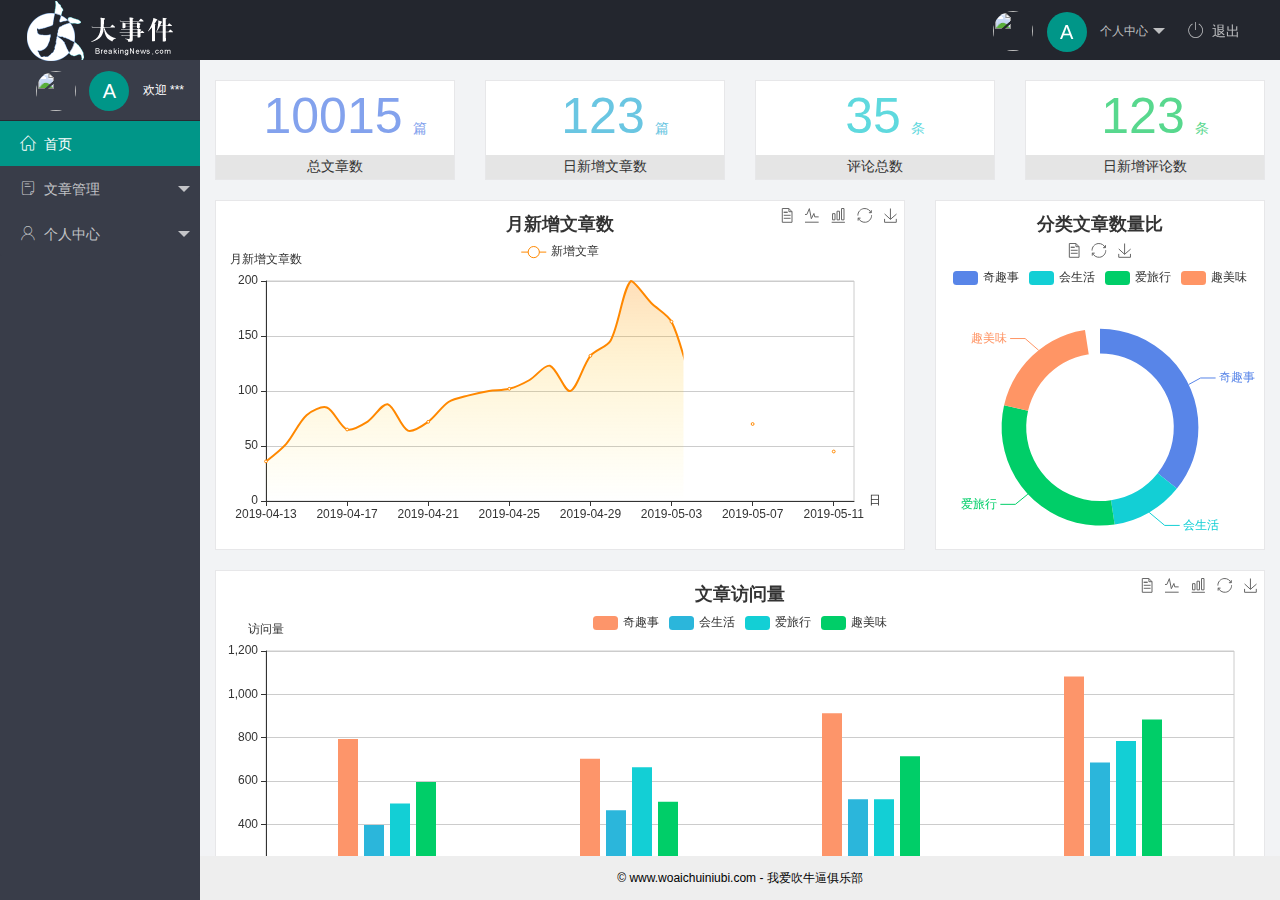
==== commit b3cbbe8a: "完成了个人信息功能" ====
--- a/index.html
+++ b/index.html
@@ -29,9 +29,9 @@
                         个人中心
                     </a>
                     <dl class="layui-nav-child">
-                        <dd><a href="">基本资料</a></dd>
-                        <dd><a href="">更换头像</a></dd>
-                        <dd><a href="">重置密码</a></dd>
+                        <dd><a href="/user/user_info.html" target="fm">基本资料</a></dd>
+                        <dd><a href="/user/user_avatar.html" target="fm">更换头像</a></dd>
+                        <dd><a href="/user/user_pwd.html" target="fm">重置密码</a></dd>
                     </dl>
                 </li>
                 <li class="layui-nav-item">
@@ -74,13 +74,13 @@
                             <span class="iconfont icon-user"></span>个人中心
                         </a>
                         <dl class="layui-nav-child">
-                            <dd><a href="javascript:;">
+                            <dd><a href="/user/user_info.html" target="fm">
                                     <i class="layui-icon layui-icon-app"></i>基本资料
                                 </a></dd>
-                            <dd><a href="javascript:;">
+                            <dd><a href="/user/user_avatar.html" target="fm">
                                     <i class="layui-icon layui-icon-app"></i>更换头像
                                 </a></dd>
-                            <dd><a href="javascript:;">
+                            <dd><a href="/user/user_pwd.html" target="fm">
                                     <i class="layui-icon layui-icon-app"></i>重置密码
                                 </a></dd>
                         </dl>
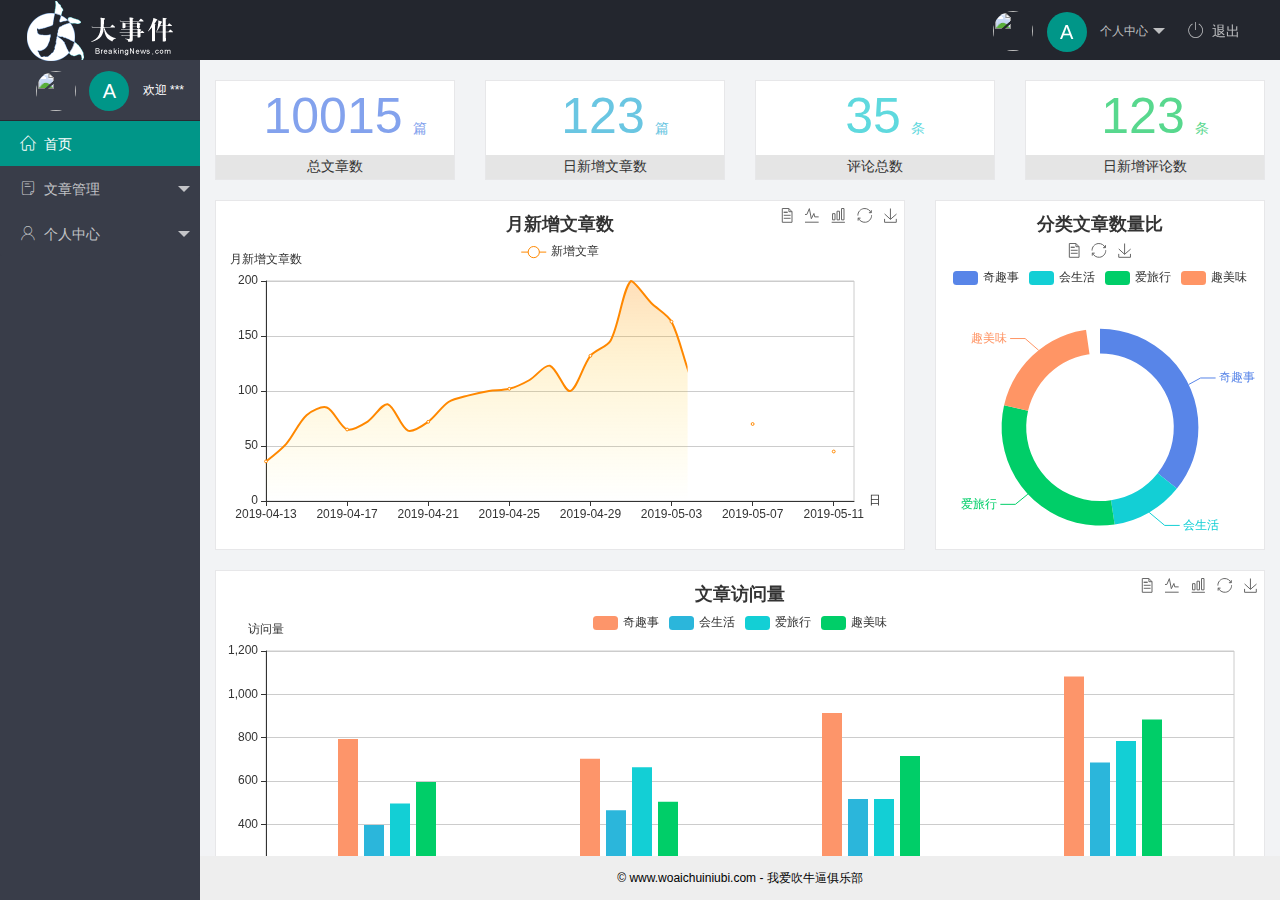
==== commit 2ac4df0f: "完成了文章管理相关功能开发" ====
--- a/index.html
+++ b/index.html
@@ -58,13 +58,13 @@
                             <span class="iconfont icon-16"></span>文章管理
                         </a>
                         <dl class="layui-nav-child">
-                            <dd><a href="javascript:;">
+                            <dd><a href="/article/art_cate.html" target="fm">
                                     <i class="layui-icon layui-icon-app"></i>文章类别
                                 </a></dd>
-                            <dd><a href="javascript:;">
+                            <dd><a href="/article/art_list.html" target="fm">
                                     <i class="layui-icon layui-icon-app"></i>文章列表
                                 </a></dd>
-                            <dd><a href="javascript:;">
+                            <dd><a href="/article/art_pub.html" target="fm">
                                     <i class="layui-icon layui-icon-app"></i>发布文章
                                 </a></dd>
                         </dl>
